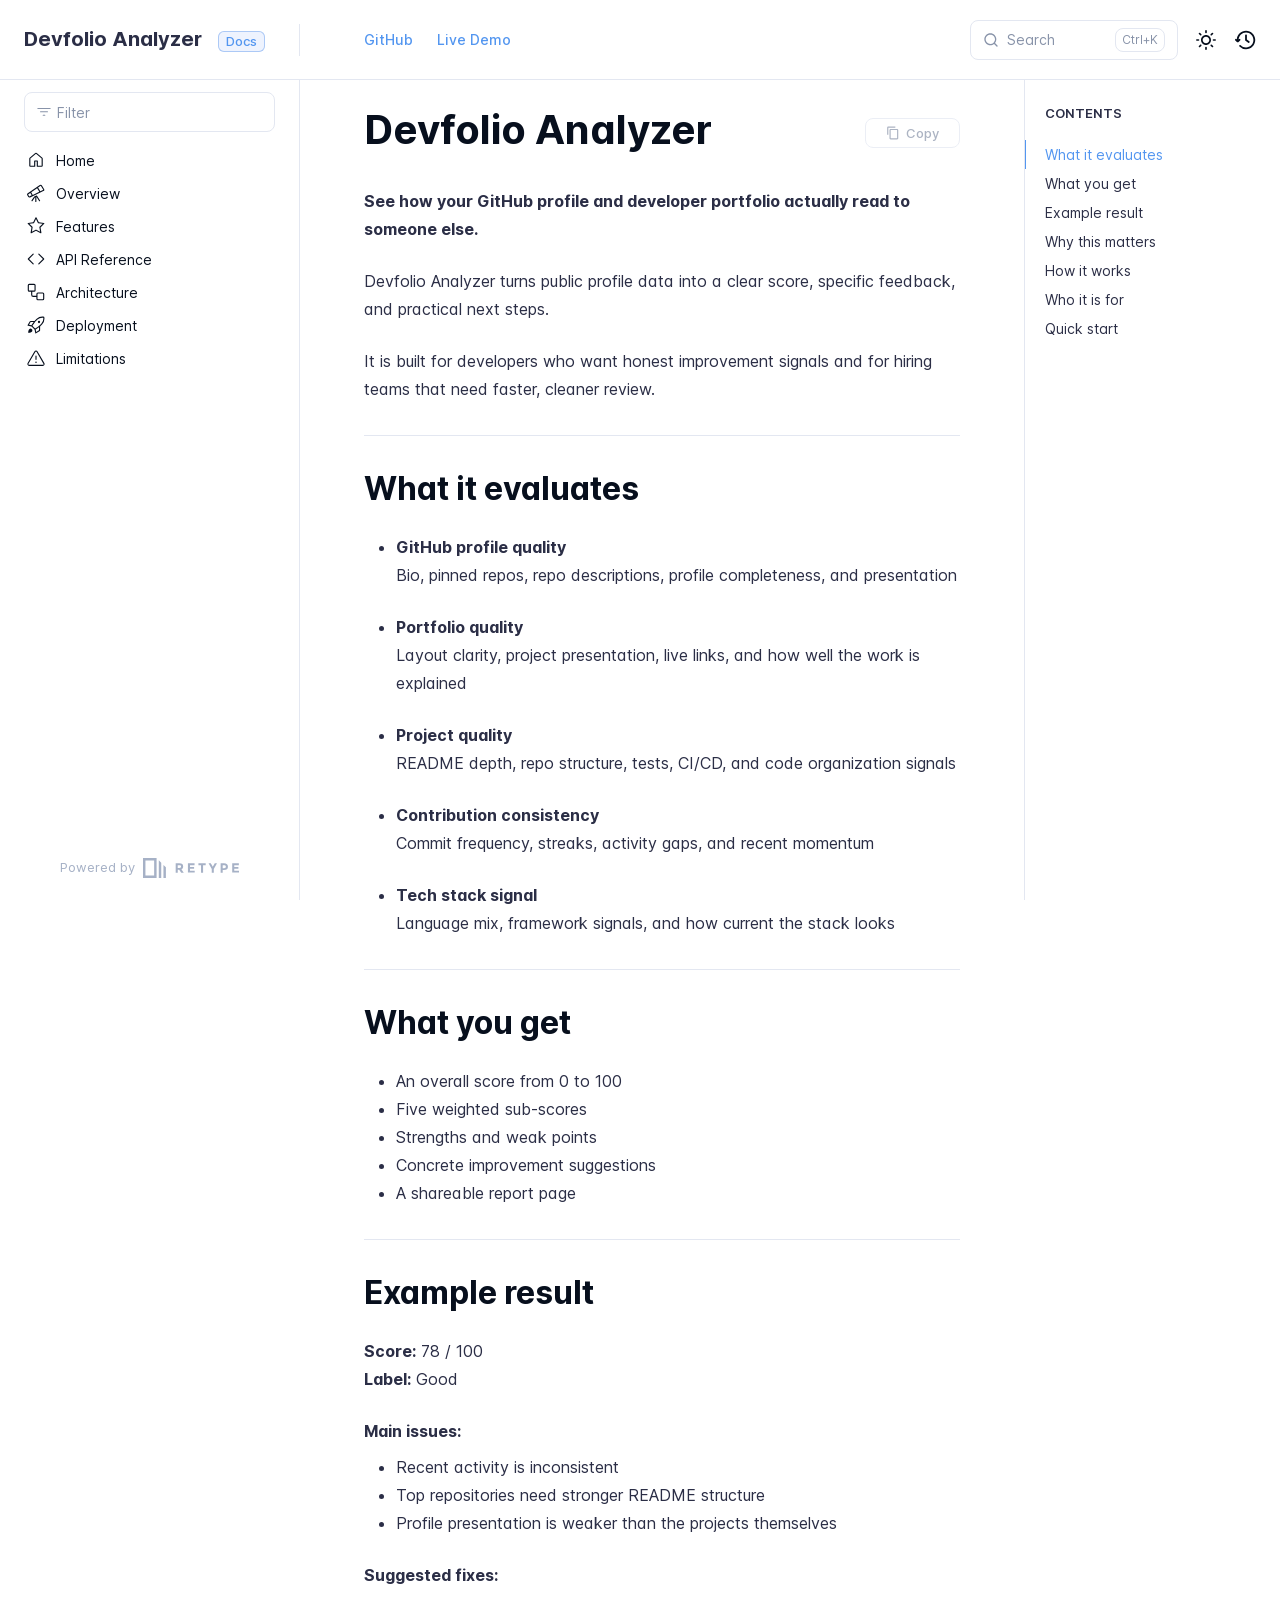
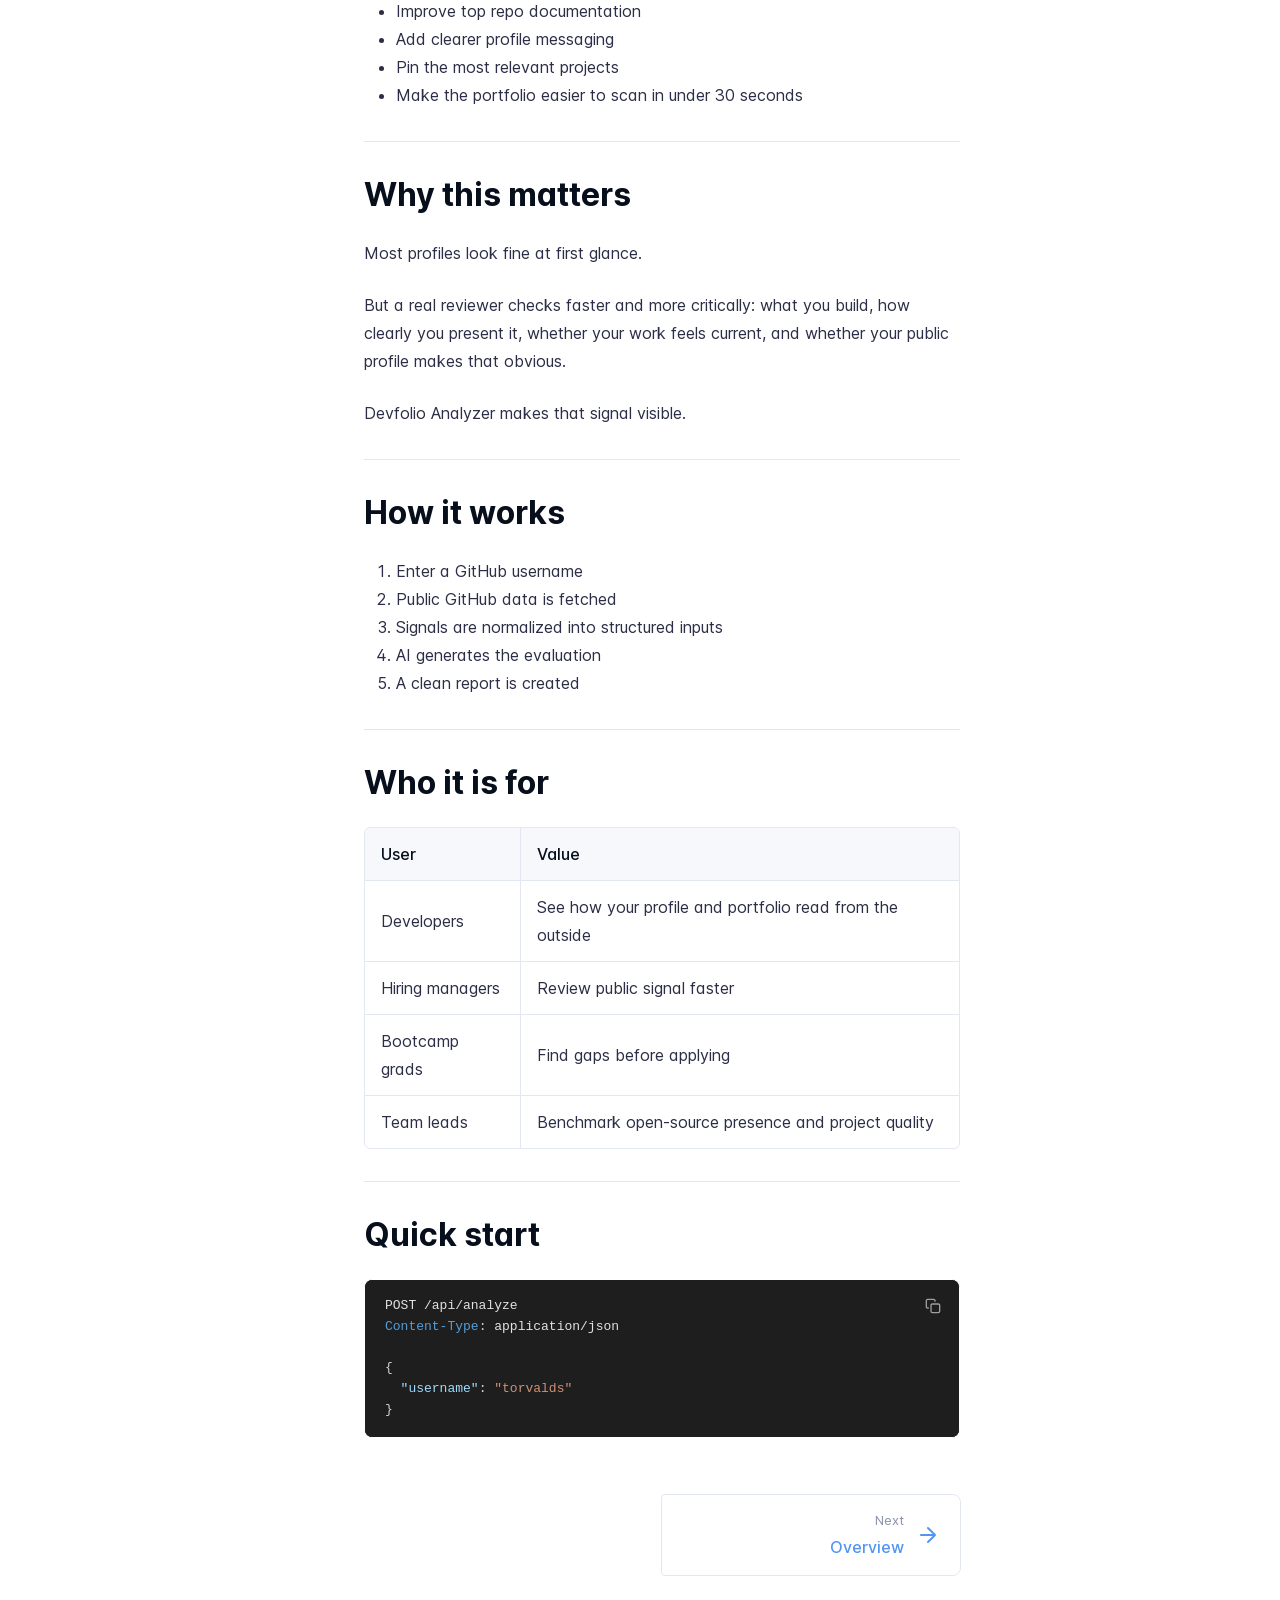
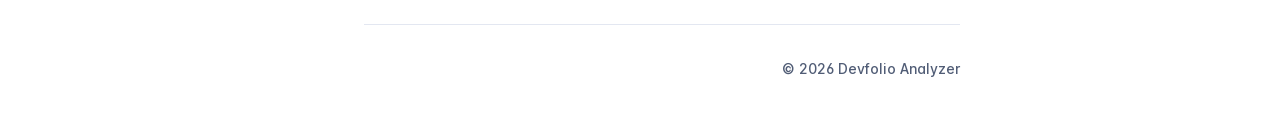
==== .retype/index.html @ 18b78488 "docs ready" ====
<!DOCTYPE html>
<html lang="en" class="h-full">
<head>
    <meta charset="UTF-8">
    <meta name="viewport" content="width=device-width,initial-scale=1">
    <meta name="color-scheme" content="light dark">
    <meta name="turbo-cache-control" content="no-cache" data-turbo-track="reload" data-track-token="4.5.3.829089707901">

    <!-- See retype.com -->
    <meta name="generator" content="Retype 4.5.3">

    <!-- Primary Meta Tags -->
    <title>Devfolio Analyzer</title>
    <meta name="title" content="Devfolio Analyzer">
    <meta name="description" content="See how your GitHub profile and developer portfolio actually read to someone else.">

    <!-- Canonical -->
    <link rel="canonical" href="https://devfolioanalyzer.vercel.app/">
    <link rel="sitemap" type="application/xml" title="Sitemap" href="https://devfolioanalyzer.vercel.app/sitemap.xml">

    <!-- Open Graph -->
    <meta property="og:type" content="website">
    <meta property="og:url" content="https://devfolioanalyzer.vercel.app/">
    <meta property="og:title" content="Devfolio Analyzer">
    <meta property="og:description" content="See how your GitHub profile and developer portfolio actually read to someone else.">
    <meta property="og:site_name" content="Devfolio Analyzer">
    <meta property="og:locale" content="en_US">

    <!-- Twitter -->
    <meta name="twitter:card" content="summary_large_image">
    <meta name="twitter:url" content="https://devfolioanalyzer.vercel.app/">
    <meta name="twitter:title" content="Devfolio Analyzer">
    <meta name="twitter:description" content="See how your GitHub profile and developer portfolio actually read to someone else.">

    <!-- Alternate Markdown -->
    <link rel="alternate" type="text/markdown" href="https://devfolioanalyzer.vercel.app/index.md">

    <script data-cfasync="false">(function(){var cl=document.documentElement.classList,ls=localStorage.getItem("retype_scheme"),hd=cl.contains("dark"),hl=cl.contains("light"),wm=window.matchMedia&&window.matchMedia("(prefers-color-scheme: dark)").matches;if(ls==="dark"||(!ls&&wm&&!hd&&!hl)){cl.remove("light");cl.add("dark")}else if(ls==="light"||(!ls&&!wm&&!hd&&!hl)){cl.remove("dark");cl.add("light")}})();</script>

    <link href="resources/css/retype.css?v=4.5.3.829089707901" rel="stylesheet">

    <script data-cfasync="false" src="resources/js/config.js?v=4.5.3.829089707901" data-turbo-eval="false" defer></script>
    <script data-cfasync="false" src="resources/js/retype.js?v=4.5.3" data-turbo-eval="false" defer></script>
    <script id="lunr-js" data-cfasync="false" src="resources/js/lunr.js?v=4.5.3.829089707901" data-turbo-eval="false" defer></script>
    <script id="prism-js" data-cfasync="false" src="resources/js/prism.js?v=4.5.3.829089707901" defer></script>
</head>
<body>
    <div id="retype-app" class="relative text-base antialiased text-base-text bg-base-bg font-body">
    <div class="absolute bottom-0 left-0" style="top: 5rem; right: 50%"></div>

    <header id="retype-header" class="sticky top-0 z-30 flex w-full h-16 bg-header-bg border-b border-header-border md:h-20">
        <div class="container relative flex items-center justify-between pr-6 grow md:justify-start">
            <!-- Mobile menu button skeleton -->
            <button v-cloak class="skeleton retype-mobile-menu-button flex items-center justify-center shrink-0 overflow-hidden dark:text-white focus:outline-hidden rounded-full w-10 h-10 ml-3.5 md:hidden"><svg xmlns="http://www.w3.org/2000/svg" class="mb-px shrink-0" width="24" height="24" viewBox="0 0 24 24" role="presentation" style="margin-bottom: 0px;"><g fill="currentColor"><path d="M2 4h20v2H2zM2 11h20v2H2zM2 18h20v2H2z"></path></g></svg></button>
            <div v-cloak id="retype-sidebar-left-toggle-button"></div>
    
            <!-- Logo -->
            <div class="flex items-center justify-between h-full py-2 md:w-75">
                <div class="flex items-center px-2 md:px-6">
                    <a id="retype-branding-logo" href="https://devfolioanalyzer.vercel.app/" class="flex items-center leading-snug text-xl">
                        <span class="dark:text-white font-bold line-clamp-1 md:line-clamp-2">Devfolio Analyzer</span>
                    </a><span id="retype-branding-label" class="inline-flex mt-1 px-2 py-1 ml-4 text-xs font-medium leading-none items-center rounded-md bg-branding-label-bg text-branding-label-text ring-1 ring-branding-label-border ring-inset md:inline-block">Docs</span>
                </div>
    
                <span class="hidden h-8 border-r md:inline-block border-base-border"></span>
            </div>
    
            <div class="flex justify-between md:grow">
                <!-- Top Nav -->
                <nav id="retype-header-nav" class="hidden md:flex">
                    <ul class="flex flex-col mb-4 md:pl-16 md:mb-0 md:flex-row md:items-center">
                        <li class="mr-6">
                            <a class="py-2 md:mb-0 inline-flex items-center text-sm whitespace-nowrap transition-colors duration-200 ease-linear md:text-header-text font-header-text hover:text-header-text-hover" href="https://github.com/najmulcodes/devfolioanalyzer">GitHub</a>
                        </li>
                        <li class="mr-6">
                            <a class="py-2 md:mb-0 inline-flex items-center text-sm whitespace-nowrap transition-colors duration-200 ease-linear md:text-header-text font-header-text hover:text-header-text-hover" href="https://devfolioanalyzer.vercel.app">Live Demo</a>
                        </li>
    
                    </ul>
                </nav>
    
                <div v-cloak class="flex justify-end grow">
                    <div id="retype-mobile-search-button"></div>
                    <doc-search-desktop></doc-search-desktop>
    
                    <doc-theme-switch class="lg:ml-2"></doc-theme-switch>
                    <doc-history></doc-history>
                </div>
            </div>
        </div>
    </header>


    <div id="retype-container" class="container relative flex bg-white">
        <!-- Sidebar Skeleton -->
        <div v-cloak class="fixed flex flex-col shrink-0 duration-300 ease-in-out bg-sidebar-left-bg border-sidebar-left-border sidebar top-20 w-75 border-r h-screen md:sticky transition-transform skeleton">
        
            <div class="flex items-center h-16 px-6">
                <input id="retype-filter-input-mock" class="w-full h-10 pl-8 px-3 py-2 transition-colors duration-200 ease-linear bg-filter-bg border border-filter-border rounded-lg shadow-none md:text-sm hover:border-filter-border-hover focus:outline-hidden focus:border-filter-border-focus placeholder-filter-placeholder" type="text">
            </div>
        
            <div class="pl-6 mt-1 mb-4">
                <div class="w-32 h-3 mb-4 bg-skeleton-bg rounded-full loading"></div>
                <div class="w-48 h-3 mb-4 bg-skeleton-bg rounded-full loading"></div>
                <div class="w-40 h-3 mb-4 bg-skeleton-bg rounded-full loading"></div>
                <div class="w-32 h-3 mb-4 bg-skeleton-bg rounded-full loading"></div>
                <div class="w-48 h-3 mb-4 bg-skeleton-bg rounded-full loading"></div>
                <div class="w-40 h-3 mb-4 bg-skeleton-bg rounded-full loading"></div>
            </div>
        
            <div class="shrink-0 mt-auto bg-transparent dark:border-base-border">
                <a class="flex items-center justify-center flex-nowrap h-16 text-gray-350 dark:text-dark-400 hover:text-gray-600 dark:hover:text-dark-300 transition-colors duration-150 ease-in docs-powered-by" target="_blank" href="https://retype.com/" rel="noopener">
                    <span class="text-xs whitespace-nowrap">Powered by</span>
                    <svg xmlns="http://www.w3.org/2000/svg" class="ml-2" fill="currentColor" width="96" height="20" overflow="visible"><path d="M0 0v20h13.59V0H0zm11.15 17.54H2.44V2.46h8.71v15.08zM15.8 20h2.44V4.67L15.8 2.22zM20.45 6.89V20h2.44V9.34z"/><g><path d="M40.16 8.44c0 1.49-.59 2.45-1.75 2.88l2.34 3.32h-2.53l-2.04-2.96h-1.43v2.96h-2.06V5.36h3.5c1.43 0 2.46.24 3.07.73s.9 1.27.9 2.35zm-2.48 1.1c.26-.23.38-.59.38-1.09 0-.5-.13-.84-.4-1.03s-.73-.28-1.39-.28h-1.54v2.75h1.5c.72 0 1.2-.12 1.45-.35zM51.56 5.36V7.2h-4.59v1.91h4.13v1.76h-4.13v1.92h4.74v1.83h-6.79V5.36h6.64zM60.09 7.15v7.48h-2.06V7.15h-2.61V5.36h7.28v1.79h-2.61zM70.81 14.64h-2.06v-3.66l-3.19-5.61h2.23l1.99 3.45 1.99-3.45H74l-3.19 5.61v3.66zM83.99 6.19c.65.55.97 1.4.97 2.55s-.33 1.98-1 2.51-1.68.8-3.04.8h-1.23v2.59h-2.06V5.36h3.26c1.42 0 2.45.28 3.1.83zm-1.51 3.65c.25-.28.37-.69.37-1.22s-.16-.92-.48-1.14c-.32-.23-.82-.34-1.5-.34H79.7v3.12h1.38c.68 0 1.15-.14 1.4-.42zM95.85 5.36V7.2h-4.59v1.91h4.13v1.76h-4.13v1.92H96v1.83h-6.79V5.36h6.64z"/></g></svg>
                </a>
            </div>
        </div>
        
        <!-- Sidebar component -->
        <doc-sidebar v-cloak>
            <template #sidebar-footer>
                <div class="shrink-0 mt-auto border-t md:bg-transparent md:border-none dark:border-base-border">
        
                    <div class="py-3 px-6 md:hidden border-b dark:border-base-border">
                        <nav>
                            <ul class="flex flex-wrap justify-center items-center">
                                <li class="mr-6">
                                    <a class="block py-1 inline-flex items-center text-sm whitespace-nowrap transition-colors duration-200 ease-linear md:text-header-text font-header-text hover:text-header-text-hover" href="https://github.com/najmulcodes/devfolioanalyzer">GitHub</a>
                                </li>
                                <li class="mr-6">
                                    <a class="block py-1 inline-flex items-center text-sm whitespace-nowrap transition-colors duration-200 ease-linear md:text-header-text font-header-text hover:text-header-text-hover" href="https://devfolioanalyzer.vercel.app">Live Demo</a>
                                </li>
        
                            </ul>
                        </nav>
                    </div>
        
                    <a class="flex items-center justify-center flex-nowrap h-16 text-gray-350 dark:text-dark-400 hover:text-gray-600 dark:hover:text-dark-300 transition-colors duration-150 ease-in docs-powered-by" target="_blank" href="https://retype.com/" rel="noopener">
                        <span class="text-xs whitespace-nowrap">Powered by</span>
                        <svg xmlns="http://www.w3.org/2000/svg" class="ml-2" fill="currentColor" width="96" height="20" overflow="visible"><path d="M0 0v20h13.59V0H0zm11.15 17.54H2.44V2.46h8.71v15.08zM15.8 20h2.44V4.67L15.8 2.22zM20.45 6.89V20h2.44V9.34z"/><g><path d="M40.16 8.44c0 1.49-.59 2.45-1.75 2.88l2.34 3.32h-2.53l-2.04-2.96h-1.43v2.96h-2.06V5.36h3.5c1.43 0 2.46.24 3.07.73s.9 1.27.9 2.35zm-2.48 1.1c.26-.23.38-.59.38-1.09 0-.5-.13-.84-.4-1.03s-.73-.28-1.39-.28h-1.54v2.75h1.5c.72 0 1.2-.12 1.45-.35zM51.56 5.36V7.2h-4.59v1.91h4.13v1.76h-4.13v1.92h4.74v1.83h-6.79V5.36h6.64zM60.09 7.15v7.48h-2.06V7.15h-2.61V5.36h7.28v1.79h-2.61zM70.81 14.64h-2.06v-3.66l-3.19-5.61h2.23l1.99 3.45 1.99-3.45H74l-3.19 5.61v3.66zM83.99 6.19c.65.55.97 1.4.97 2.55s-.33 1.98-1 2.51-1.68.8-3.04.8h-1.23v2.59h-2.06V5.36h3.26c1.42 0 2.45.28 3.1.83zm-1.51 3.65c.25-.28.37-.69.37-1.22s-.16-.92-.48-1.14c-.32-.23-.82-.34-1.5-.34H79.7v3.12h1.38c.68 0 1.15-.14 1.4-.42zM95.85 5.36V7.2h-4.59v1.91h4.13v1.76h-4.13v1.92H96v1.83h-6.79V5.36h6.64z"/></g></svg>
                    </a>
                </div>
            </template>
        </doc-sidebar>

        <div class="grow min-w-0 bg-body-bg">
            <!-- Render "toolbar" template here on api pages --><!-- Render page content -->
<div class="flex">
    <div id="retype-main" class="min-w-0 p-4 grow md:px-16">
        <main class="relative pb-12 lg:pt-2">
            <div class="relative retype-markdown" id="retype-content">
                <!-- Rendered if sidebar right is enabled -->
                <div id="retype-sidebar-right-toggle"></div>
                <doc-page-actions></doc-page-actions>

                <!-- Page content  -->
<h1 id="devfolio-analyzer">Devfolio Analyzer</h1>
<p><strong>See how your GitHub profile and developer portfolio actually read to someone else.</strong></p>
<p>Devfolio Analyzer turns public profile data into a clear score, specific feedback, and practical next steps.</p>
<p>It is built for developers who want honest improvement signals and for hiring teams that need faster, cleaner review.</p>
<hr>
<h2 id="what-it-evaluates">What it evaluates</h2>
<ul>
<li>
<p><strong>GitHub profile quality</strong><br />
Bio, pinned repos, repo descriptions, profile completeness, and presentation</p>
</li>
<li>
<p><strong>Portfolio quality</strong><br />
Layout clarity, project presentation, live links, and how well the work is explained</p>
</li>
<li>
<p><strong>Project quality</strong><br />
README depth, repo structure, tests, CI/CD, and code organization signals</p>
</li>
<li>
<p><strong>Contribution consistency</strong><br />
Commit frequency, streaks, activity gaps, and recent momentum</p>
</li>
<li>
<p><strong>Tech stack signal</strong><br />
Language mix, framework signals, and how current the stack looks</p>
</li>
</ul>
<hr>
<h2 id="what-you-get">What you get</h2>
<ul>
<li>An overall score from 0 to 100</li>
<li>Five weighted sub-scores</li>
<li>Strengths and weak points</li>
<li>Concrete improvement suggestions</li>
<li>A shareable report page</li>
</ul>
<hr>
<h2 id="example-result">Example result</h2>
<p><strong>Score:</strong> 78 / 100<br />
<strong>Label:</strong> Good</p>
<p><strong>Main issues:</strong></p>
<ul>
<li>Recent activity is inconsistent</li>
<li>Top repositories need stronger README structure</li>
<li>Profile presentation is weaker than the projects themselves</li>
</ul>
<p><strong>Suggested fixes:</strong></p>
<ul>
<li>Improve top repo documentation</li>
<li>Add clearer profile messaging</li>
<li>Pin the most relevant projects</li>
<li>Make the portfolio easier to scan in under 30 seconds</li>
</ul>
<hr>
<h2 id="why-this-matters">Why this matters</h2>
<p>Most profiles look fine at first glance.</p>
<p>But a real reviewer checks faster and more critically:
what you build, how clearly you present it, whether your work feels current, and whether your public profile makes that obvious.</p>
<p>Devfolio Analyzer makes that signal visible.</p>
<hr>
<h2 id="how-it-works">How it works</h2>
<ol>
<li>Enter a GitHub username</li>
<li>Public GitHub data is fetched</li>
<li>Signals are normalized into structured inputs</li>
<li>AI generates the evaluation</li>
<li>A clean report is created</li>
</ol>
<hr>
<h2 id="who-it-is-for">Who it is for</h2>
<div class="table-wrapper scrollbar overflow-hidden">
<table class="comfortable">
<thead>
<tr>
<th>User</th>
<th>Value</th>
</tr>
</thead>
<tbody>
<tr>
<td>Developers</td>
<td>See how your profile and portfolio read from the outside</td>
</tr>
<tr>
<td>Hiring managers</td>
<td>Review public signal faster</td>
</tr>
<tr>
<td>Bootcamp grads</td>
<td>Find gaps before applying</td>
</tr>
<tr>
<td>Team leads</td>
<td>Benchmark open-source presence and project quality</td>
</tr>
</tbody>
</table>
</div>
<hr>
<h2 id="quick-start">Quick start</h2>
<div id="quick-start-code-1" class="codeblock-wrapper"><doc-codeblock>
<pre translate="no" class="language-http"><code v-pre class="language-http">POST /api/analyze
Content-Type: application/json

{
  &quot;username&quot;: &quot;torvalds&quot;
}</code></pre>
</doc-codeblock></div>

                
                <!-- Required only on API pages -->
                <doc-toolbar-member-filter-no-results></doc-toolbar-member-filter-no-results>
            </div>
            <footer id="retype-content-footer" class="clear-both">
            
                <nav id="retype-nextprev" class="print:hidden flex mt-14">
                    <div class="w-1/2">
                    </div>
            
                    <div class="w-1/2">
                        <a class="px-5 py-4 -mx-px h-full flex items-center justify-end break-normal font-medium text-body-link border border-base-border hover:border-base-border-hover rounded-l rounded-r-lg transition-colors duration-150 relative hover:z-5" href="overview/">
                            <span>
                                <span class="block text-xs font-normal text-right text-base-text-muted">Next</span>
                                <span class="block mt-1">Overview</span>
                            </span>
                            <svg xmlns="http://www.w3.org/2000/svg" class="ml-3" width="24" height="24" viewBox="0 0 24 24" fill="currentColor" overflow="visible"><path d="M19.92 12.38a1 1 0 00-.22-1.09l-7-7a.996.996 0 10-1.41 1.41l5.3 5.3H5c-.55 0-1 .45-1 1s.45 1 1 1h11.59l-5.29 5.29a.996.996 0 000 1.41c.19.2.44.3.7.3s.51-.1.71-.29l7-7c.09-.09.16-.21.21-.33z" /><path fill="none" d="M0 0h24v24H0z" /></svg>
                        </a>
                    </div>
                </nav>
            </footer>
        </main>

        <div id="retype-page-footer" class="print:border-none border-t border-base-border pt-6 mb-8">
            <footer class="flex flex-wrap items-center justify-between print:justify-center">
                <div id="retype-footer-links" class="print:hidden">
                    <ul class="flex flex-wrap items-center text-sm">
                    </ul>
                </div>
                <div id="retype-copyright" class="print:justify-center py-2 text-footer-text font-footer-link text-sm leading-relaxed"><p>© 2026 Devfolio Analyzer</p></div>
            </footer>
        </div>
    </div>

    <!-- Rendered if sidebar right is enabled -->
    <!-- Sidebar right skeleton-->
    <div v-cloak class="fixed top-0 bottom-0 right-0 translate-x-full bg-sidebar-right-bg border-sidebar-right-border lg:sticky lg:border-l lg:shrink-0 lg:pt-6 lg:translate-x-0 sm:w-1/2 lg:w-64 lg:z-0 md:w-104 sidebar-right skeleton">
        <div class="pl-5">
            <div class="w-32 h-3 mb-4 bg-skeleton-bg rounded-full loading"></div>
            <div class="w-48 h-3 mb-4 bg-skeleton-bg rounded-full loading"></div>
            <div class="w-40 h-3 mb-4 bg-skeleton-bg rounded-full loading"></div>
        </div>
    </div>

    <!-- User should be able to hide sidebar right -->
    <doc-sidebar-right v-cloak></doc-sidebar-right>
</div>

        </div>
    </div>

    <doc-search-mobile></doc-search-mobile>
    <doc-back-to-top></doc-back-to-top>
</div>


    <div id="retype-overlay-target"></div>

        <script data-cfasync="false">window.__DOCS__ = { "title": "Home", isRoot: true, level: 0, icon: "file", hasPrism: true, hasInstagram: false, hasMermaid: false, hasMath: false, tocDepth: 23, "md": "/index.md" }</script>
</body>
</html>
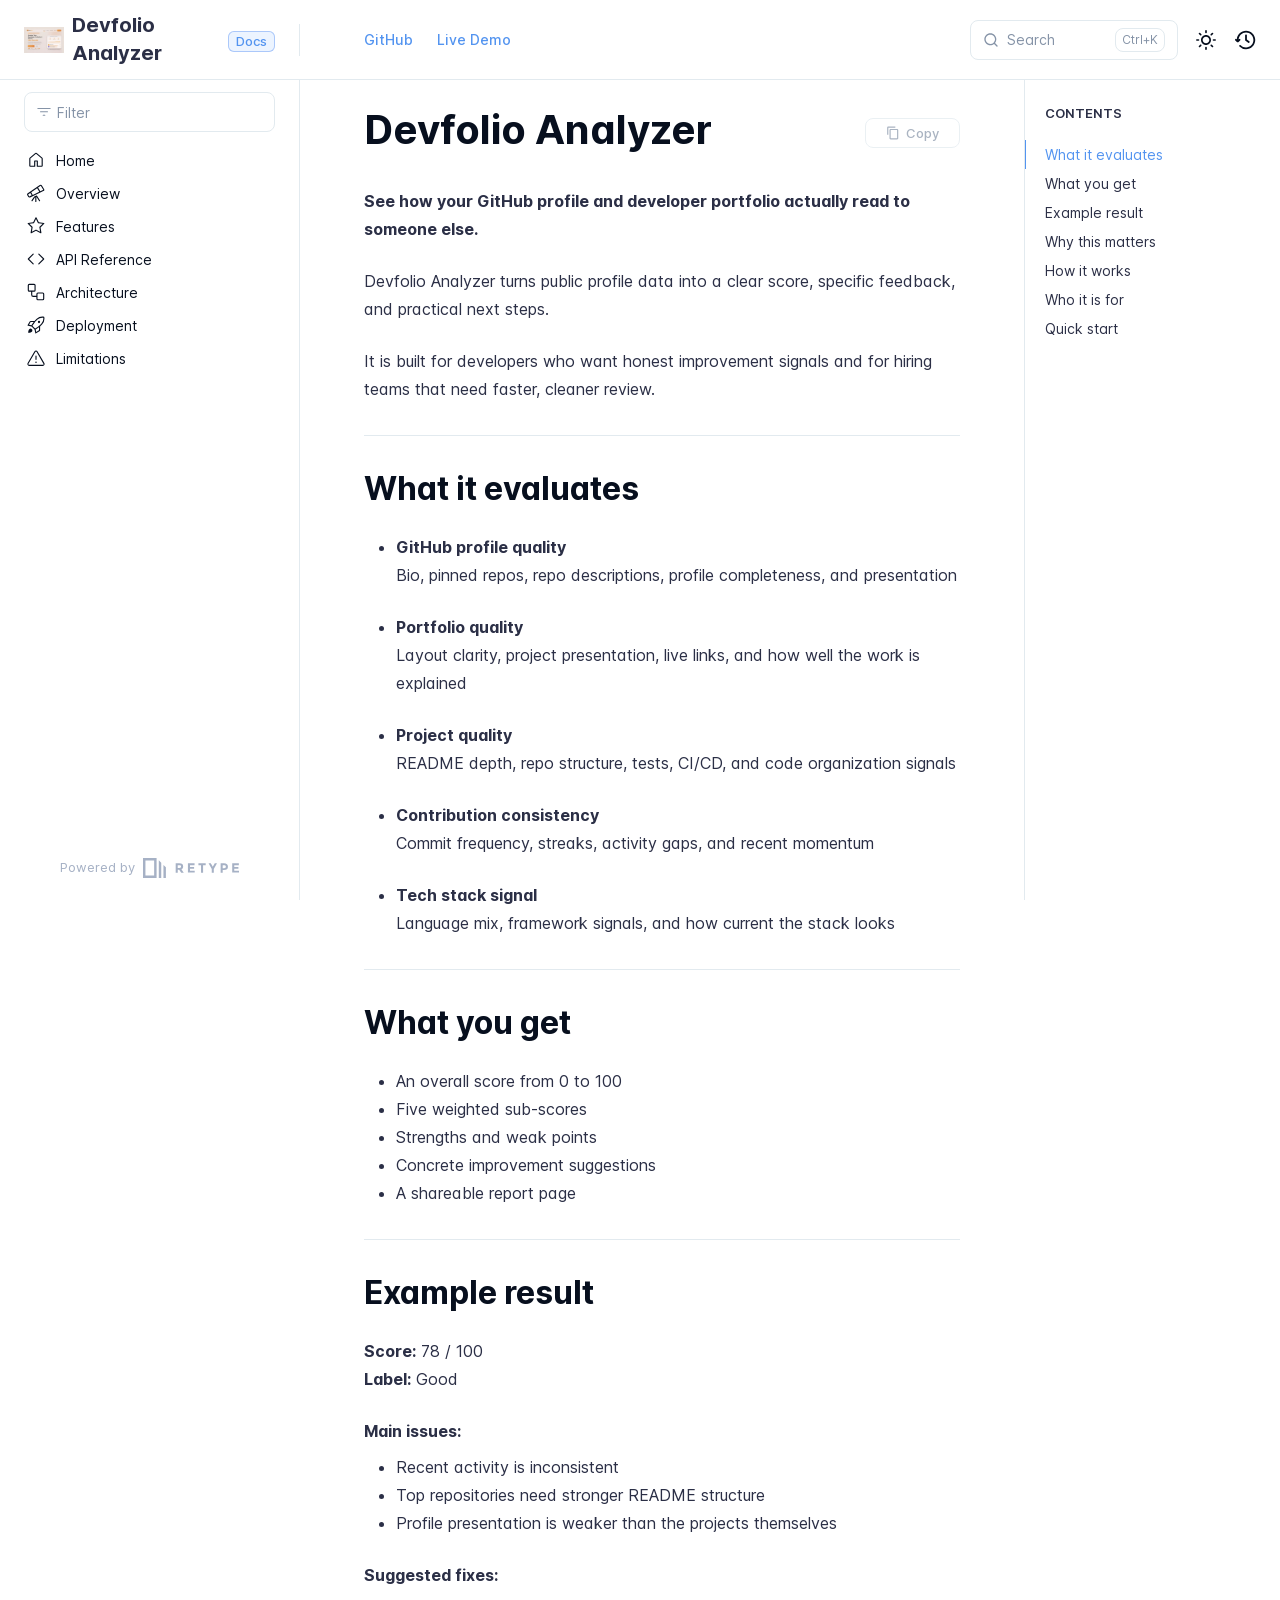
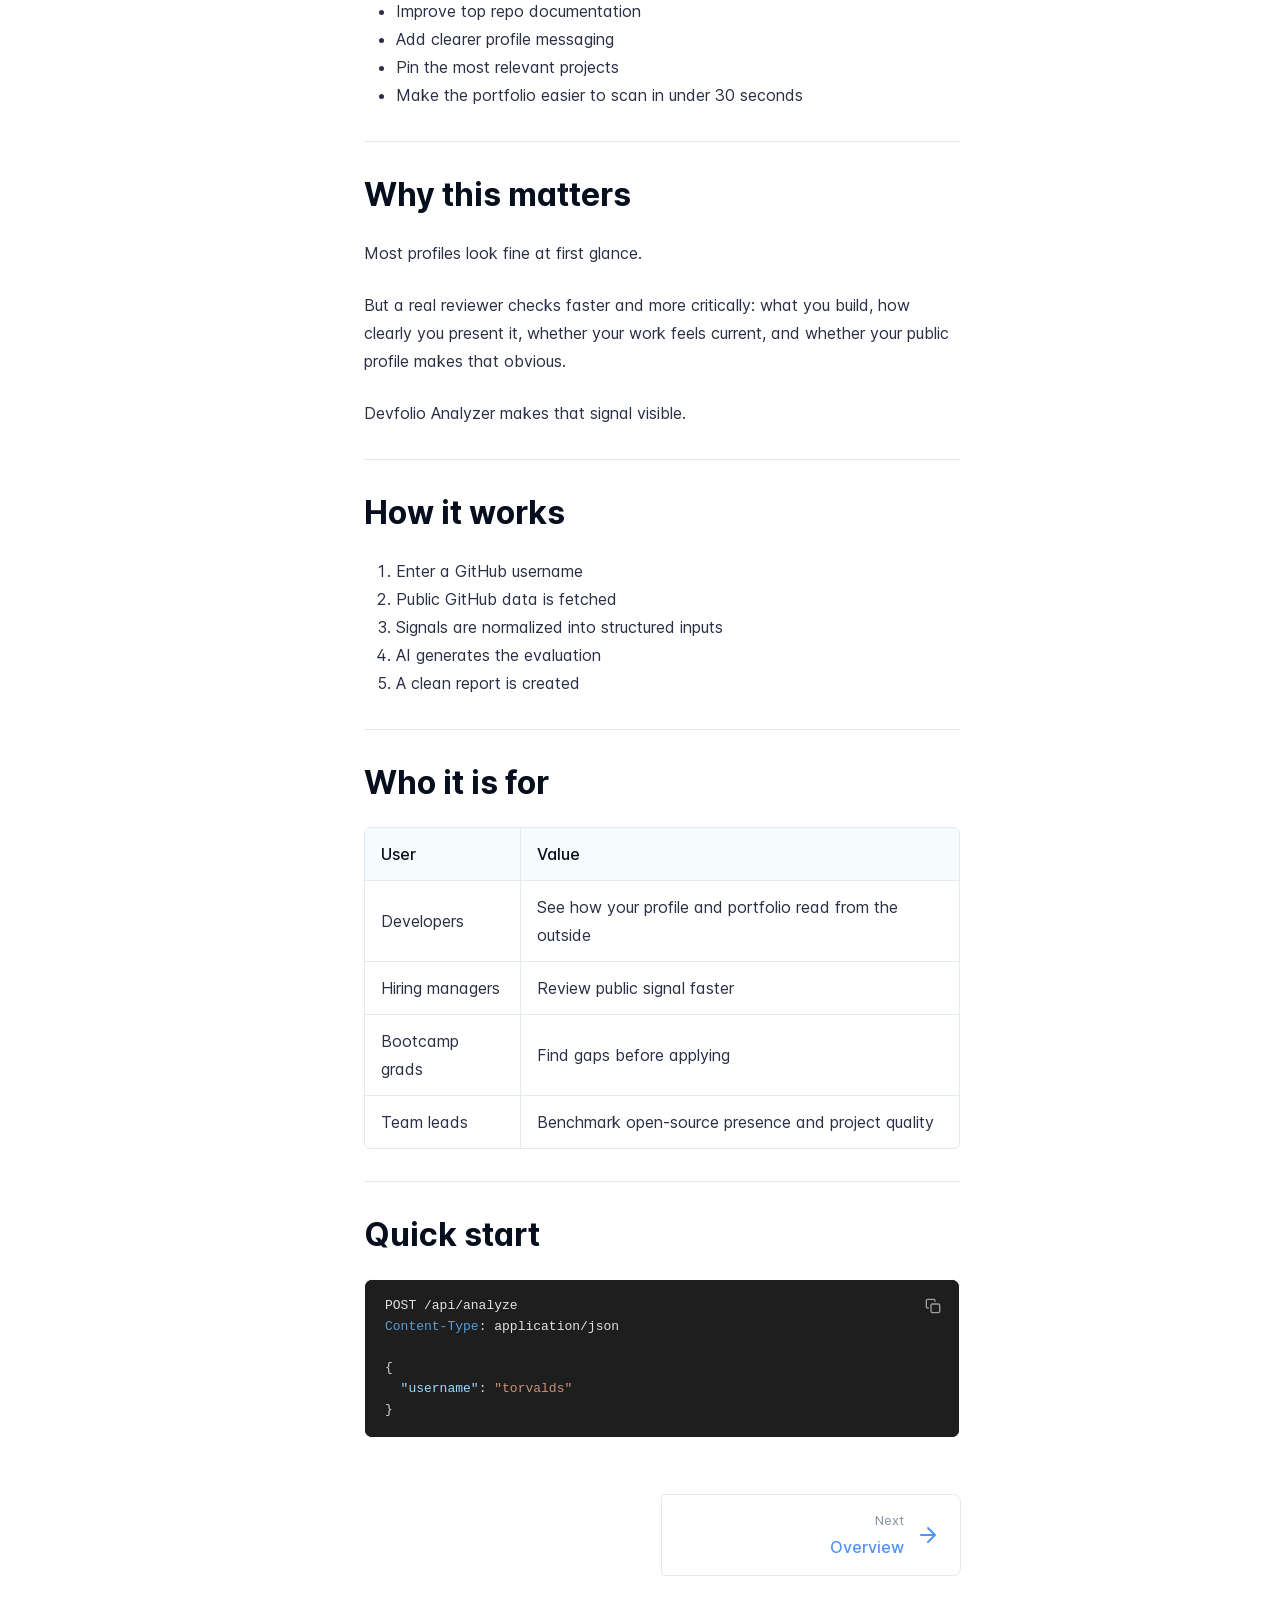
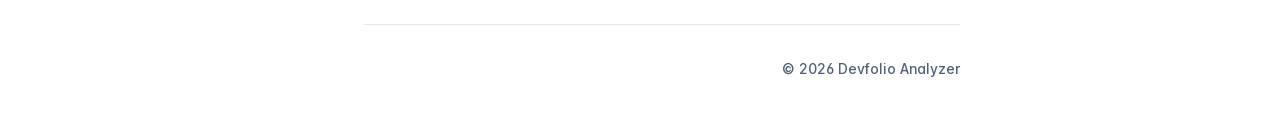
==== commit 9151ea18: "final fix logo + limitations" ====
--- a/.retype/index.html
+++ b/.retype/index.html
@@ -4,7 +4,7 @@
     <meta charset="UTF-8">
     <meta name="viewport" content="width=device-width,initial-scale=1">
     <meta name="color-scheme" content="light dark">
-    <meta name="turbo-cache-control" content="no-cache" data-turbo-track="reload" data-track-token="4.5.3.829089707901">
+    <meta name="turbo-cache-control" content="no-cache" data-turbo-track="reload" data-track-token="4.5.3.829091092126">
 
     <!-- See retype.com -->
     <meta name="generator" content="Retype 4.5.3">
@@ -37,12 +37,13 @@
 
     <script data-cfasync="false">(function(){var cl=document.documentElement.classList,ls=localStorage.getItem("retype_scheme"),hd=cl.contains("dark"),hl=cl.contains("light"),wm=window.matchMedia&&window.matchMedia("(prefers-color-scheme: dark)").matches;if(ls==="dark"||(!ls&&wm&&!hd&&!hl)){cl.remove("light");cl.add("dark")}else if(ls==="light"||(!ls&&!wm&&!hd&&!hl)){cl.remove("dark");cl.add("light")}})();</script>
 
-    <link href="resources/css/retype.css?v=4.5.3.829089707901" rel="stylesheet">
-
-    <script data-cfasync="false" src="resources/js/config.js?v=4.5.3.829089707901" data-turbo-eval="false" defer></script>
+    <link id="retype-favicon" rel="icon" href="static/favicon.png" />
+    <link href="resources/css/retype.css?v=4.5.3.829091092126" rel="stylesheet">
+
+    <script data-cfasync="false" src="resources/js/config.js?v=4.5.3.829091092126" data-turbo-eval="false" defer></script>
     <script data-cfasync="false" src="resources/js/retype.js?v=4.5.3" data-turbo-eval="false" defer></script>
-    <script id="lunr-js" data-cfasync="false" src="resources/js/lunr.js?v=4.5.3.829089707901" data-turbo-eval="false" defer></script>
-    <script id="prism-js" data-cfasync="false" src="resources/js/prism.js?v=4.5.3.829089707901" defer></script>
+    <script id="lunr-js" data-cfasync="false" src="resources/js/lunr.js?v=4.5.3.829091092126" data-turbo-eval="false" defer></script>
+    <script id="prism-js" data-cfasync="false" src="resources/js/prism.js?v=4.5.3.829091092126" defer></script>
 </head>
 <body>
     <div id="retype-app" class="relative text-base antialiased text-base-text bg-base-bg font-body">
@@ -58,6 +59,9 @@
             <div class="flex items-center justify-between h-full py-2 md:w-75">
                 <div class="flex items-center px-2 md:px-6">
                     <a id="retype-branding-logo" href="https://devfolioanalyzer.vercel.app/" class="flex items-center leading-snug text-xl">
+                        <span class="w-10 mr-2 grow-0 shrink-0 overflow-hidden">
+                            <img class="max-h-10 md:inline-block" src="static/devfolioanalyzer.png" alt="" width="60" height="40">
+                        </span>
                         <span class="dark:text-white font-bold line-clamp-1 md:line-clamp-2">Devfolio Analyzer</span>
                     </a><span id="retype-branding-label" class="inline-flex mt-1 px-2 py-1 ml-4 text-xs font-medium leading-none items-center rounded-md bg-branding-label-bg text-branding-label-text ring-1 ring-branding-label-border ring-inset md:inline-block">Docs</span>
                 </div>
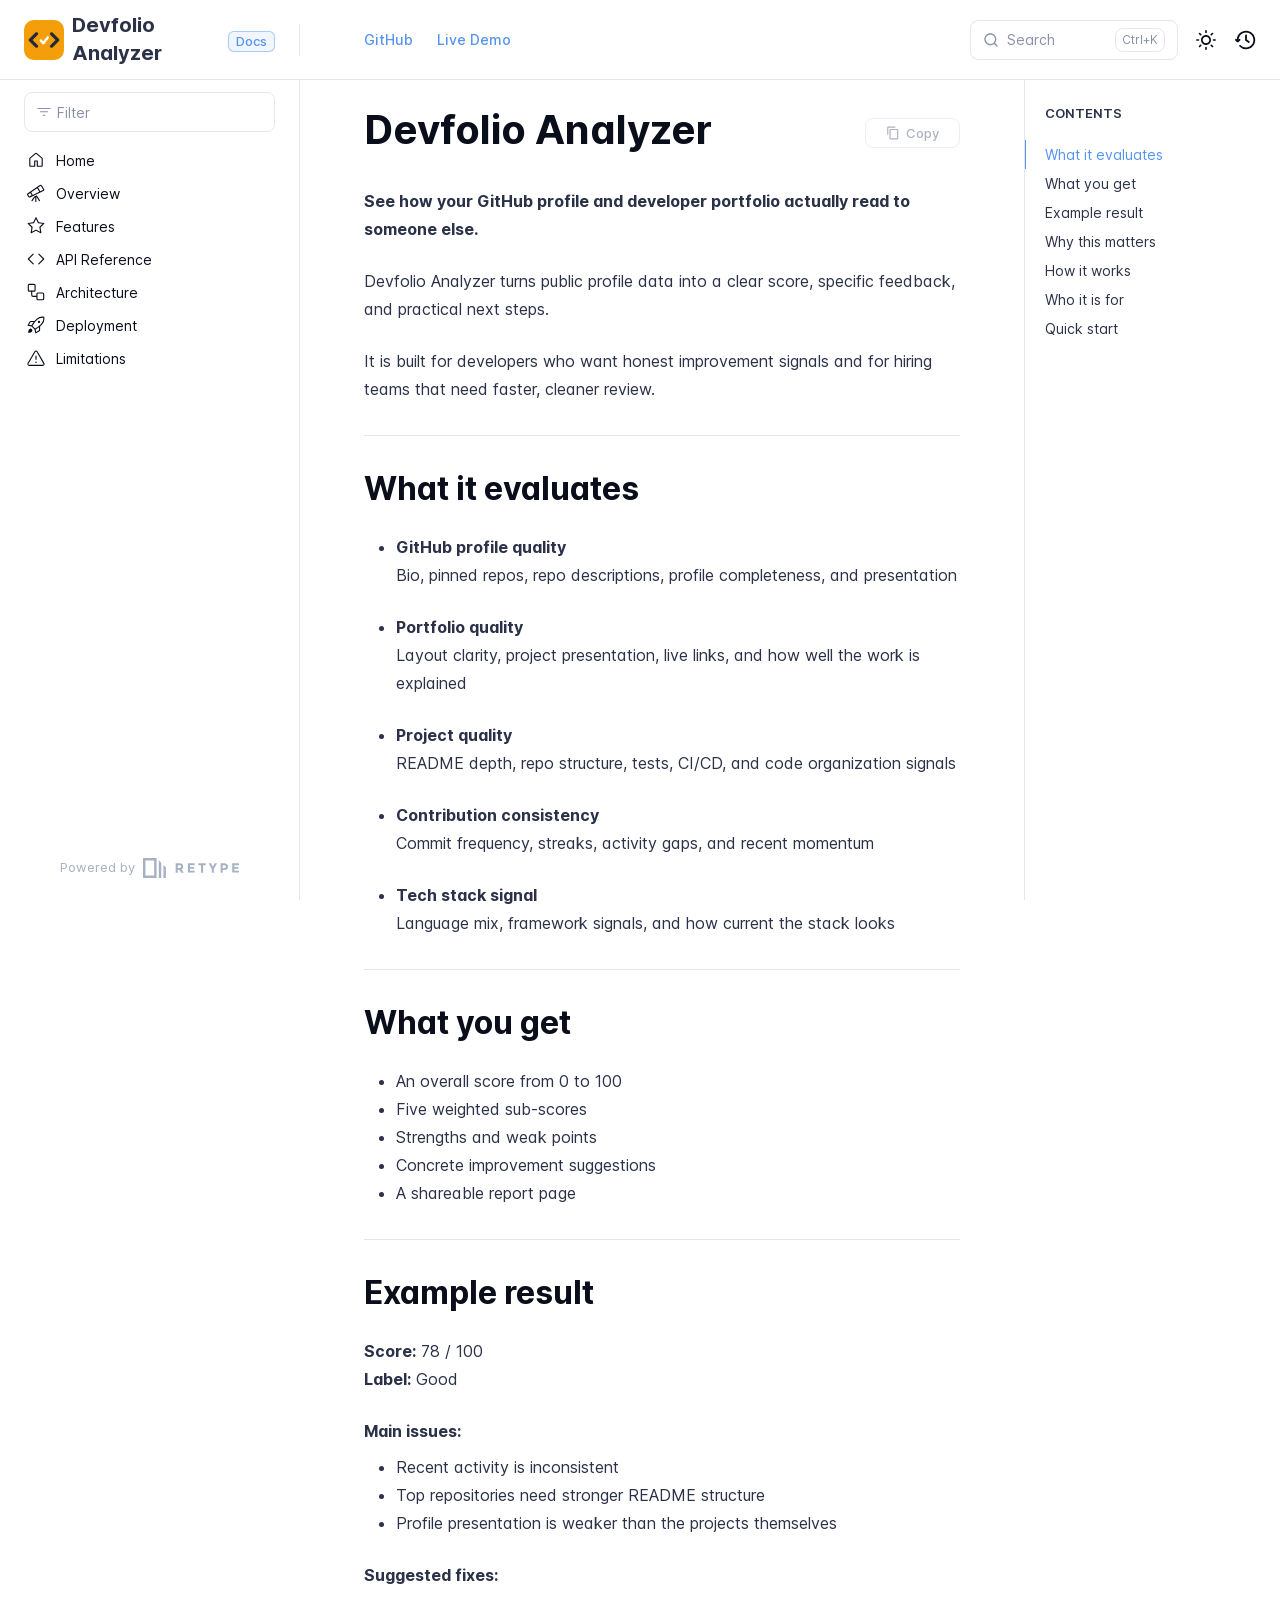
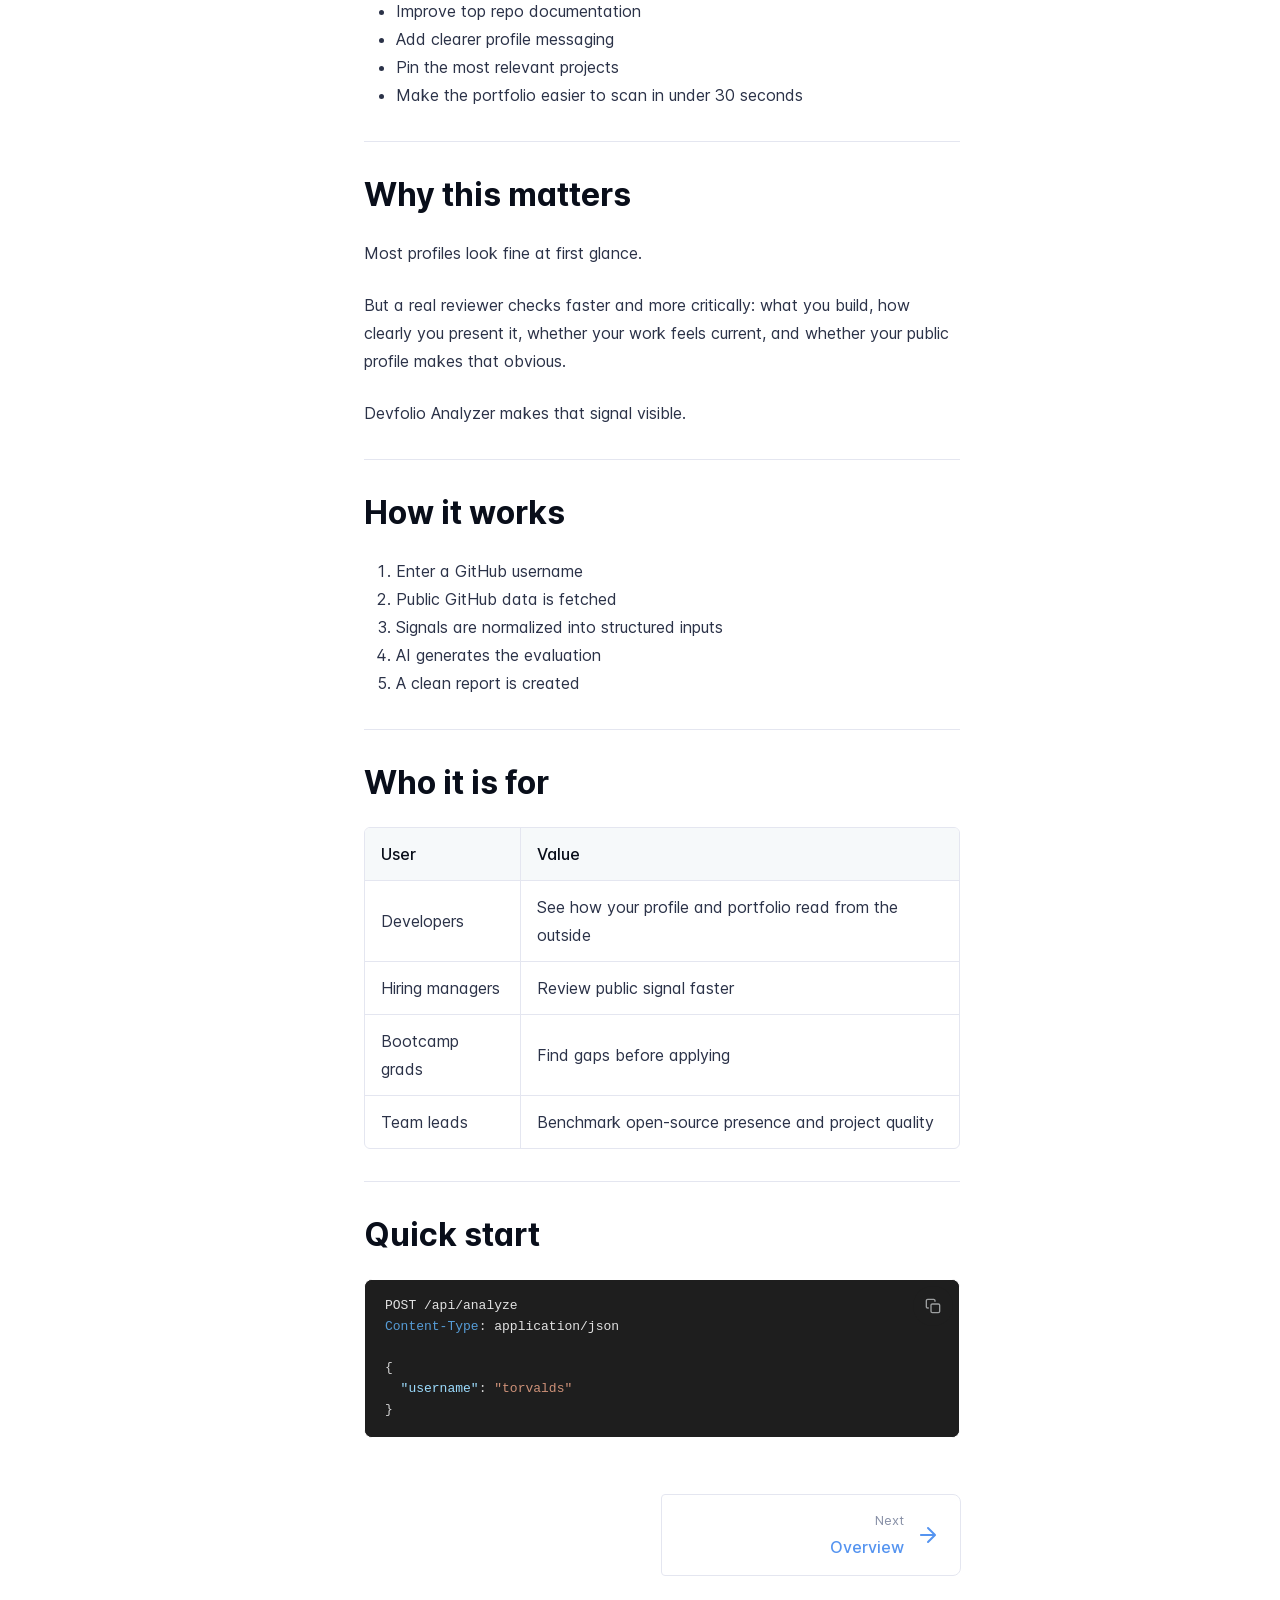
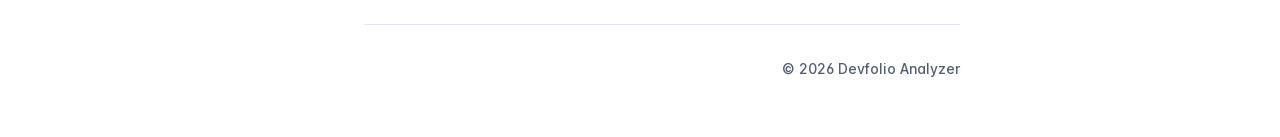
==== commit f9a6873d: "add preview image" ====
--- a/.retype/index.html
+++ b/.retype/index.html
@@ -4,7 +4,7 @@
     <meta charset="UTF-8">
     <meta name="viewport" content="width=device-width,initial-scale=1">
     <meta name="color-scheme" content="light dark">
-    <meta name="turbo-cache-control" content="no-cache" data-turbo-track="reload" data-track-token="4.5.3.829091092126">
+    <meta name="turbo-cache-control" content="no-cache" data-turbo-track="reload" data-track-token="4.5.3.829093376185">
 
     <!-- See retype.com -->
     <meta name="generator" content="Retype 4.5.3">
@@ -38,12 +38,12 @@
     <script data-cfasync="false">(function(){var cl=document.documentElement.classList,ls=localStorage.getItem("retype_scheme"),hd=cl.contains("dark"),hl=cl.contains("light"),wm=window.matchMedia&&window.matchMedia("(prefers-color-scheme: dark)").matches;if(ls==="dark"||(!ls&&wm&&!hd&&!hl)){cl.remove("light");cl.add("dark")}else if(ls==="light"||(!ls&&!wm&&!hd&&!hl)){cl.remove("dark");cl.add("light")}})();</script>
 
     <link id="retype-favicon" rel="icon" href="static/favicon.png" />
-    <link href="resources/css/retype.css?v=4.5.3.829091092126" rel="stylesheet">
-
-    <script data-cfasync="false" src="resources/js/config.js?v=4.5.3.829091092126" data-turbo-eval="false" defer></script>
+    <link href="resources/css/retype.css?v=4.5.3.829093376185" rel="stylesheet">
+
+    <script data-cfasync="false" src="resources/js/config.js?v=4.5.3.829093376185" data-turbo-eval="false" defer></script>
     <script data-cfasync="false" src="resources/js/retype.js?v=4.5.3" data-turbo-eval="false" defer></script>
-    <script id="lunr-js" data-cfasync="false" src="resources/js/lunr.js?v=4.5.3.829091092126" data-turbo-eval="false" defer></script>
-    <script id="prism-js" data-cfasync="false" src="resources/js/prism.js?v=4.5.3.829091092126" defer></script>
+    <script id="lunr-js" data-cfasync="false" src="resources/js/lunr.js?v=4.5.3.829093376185" data-turbo-eval="false" defer></script>
+    <script id="prism-js" data-cfasync="false" src="resources/js/prism.js?v=4.5.3.829093376185" defer></script>
 </head>
 <body>
     <div id="retype-app" class="relative text-base antialiased text-base-text bg-base-bg font-body">
@@ -60,7 +60,7 @@
                 <div class="flex items-center px-2 md:px-6">
                     <a id="retype-branding-logo" href="https://devfolioanalyzer.vercel.app/" class="flex items-center leading-snug text-xl">
                         <span class="w-10 mr-2 grow-0 shrink-0 overflow-hidden">
-                            <img class="max-h-10 md:inline-block" src="static/devfolioanalyzer.png" alt="" width="60" height="40">
+                            <img class="max-h-10 md:inline-block" src="static/favicon.png" alt="" width="40" height="40">
                         </span>
                         <span class="dark:text-white font-bold line-clamp-1 md:line-clamp-2">Devfolio Analyzer</span>
                     </a><span id="retype-branding-label" class="inline-flex mt-1 px-2 py-1 ml-4 text-xs font-medium leading-none items-center rounded-md bg-branding-label-bg text-branding-label-text ring-1 ring-branding-label-border ring-inset md:inline-block">Docs</span>
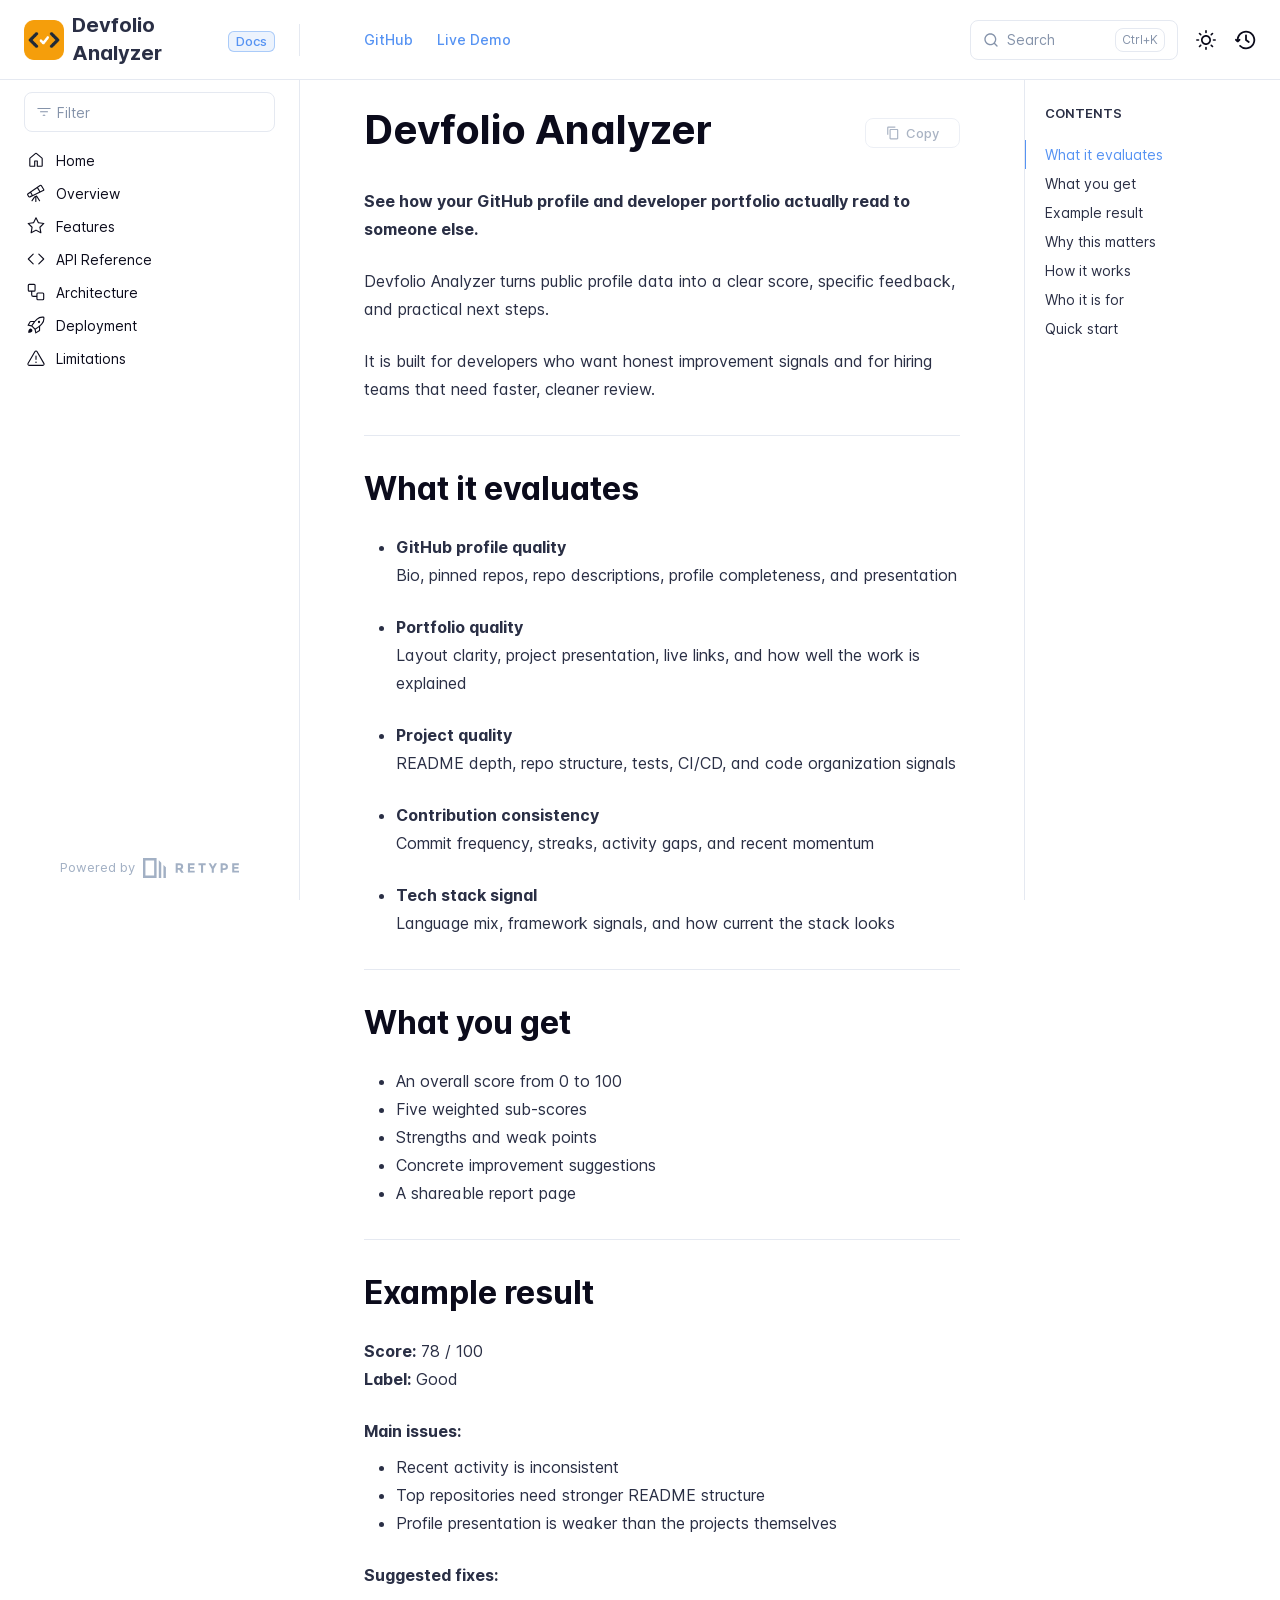
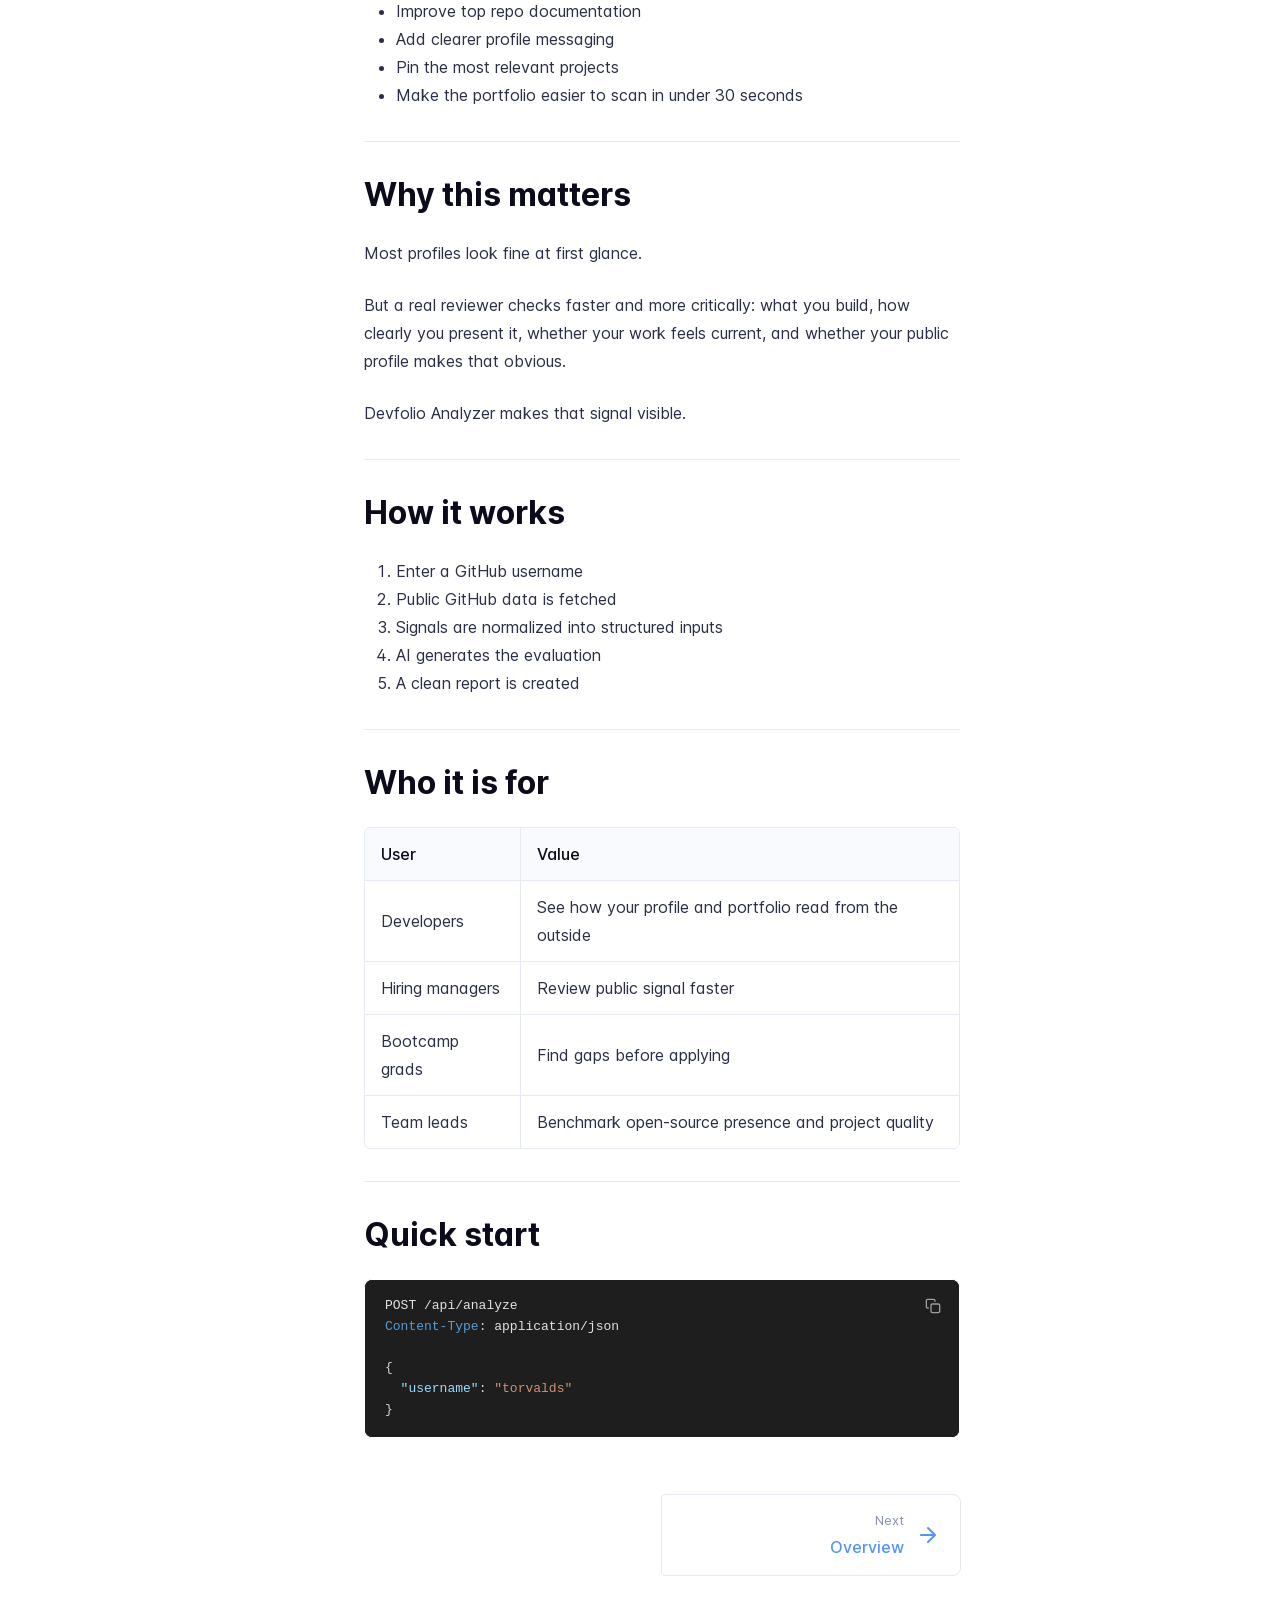
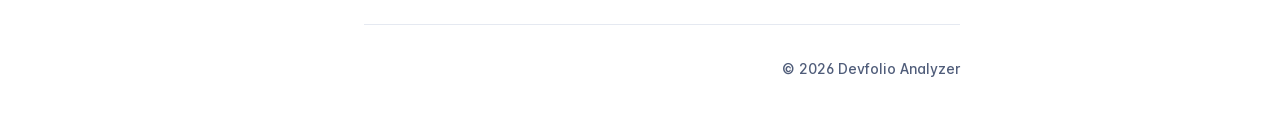
==== commit 48a15261: "fix preview image" ====
--- a/.retype/index.html
+++ b/.retype/index.html
@@ -4,7 +4,7 @@
     <meta charset="UTF-8">
     <meta name="viewport" content="width=device-width,initial-scale=1">
     <meta name="color-scheme" content="light dark">
-    <meta name="turbo-cache-control" content="no-cache" data-turbo-track="reload" data-track-token="4.5.3.829093376185">
+    <meta name="turbo-cache-control" content="no-cache" data-turbo-track="reload" data-track-token="4.5.3.829093431103">
 
     <!-- See retype.com -->
     <meta name="generator" content="Retype 4.5.3">
@@ -38,12 +38,12 @@
     <script data-cfasync="false">(function(){var cl=document.documentElement.classList,ls=localStorage.getItem("retype_scheme"),hd=cl.contains("dark"),hl=cl.contains("light"),wm=window.matchMedia&&window.matchMedia("(prefers-color-scheme: dark)").matches;if(ls==="dark"||(!ls&&wm&&!hd&&!hl)){cl.remove("light");cl.add("dark")}else if(ls==="light"||(!ls&&!wm&&!hd&&!hl)){cl.remove("dark");cl.add("light")}})();</script>
 
     <link id="retype-favicon" rel="icon" href="static/favicon.png" />
-    <link href="resources/css/retype.css?v=4.5.3.829093376185" rel="stylesheet">
-
-    <script data-cfasync="false" src="resources/js/config.js?v=4.5.3.829093376185" data-turbo-eval="false" defer></script>
+    <link href="resources/css/retype.css?v=4.5.3.829093431103" rel="stylesheet">
+
+    <script data-cfasync="false" src="resources/js/config.js?v=4.5.3.829093431103" data-turbo-eval="false" defer></script>
     <script data-cfasync="false" src="resources/js/retype.js?v=4.5.3" data-turbo-eval="false" defer></script>
-    <script id="lunr-js" data-cfasync="false" src="resources/js/lunr.js?v=4.5.3.829093376185" data-turbo-eval="false" defer></script>
-    <script id="prism-js" data-cfasync="false" src="resources/js/prism.js?v=4.5.3.829093376185" defer></script>
+    <script id="lunr-js" data-cfasync="false" src="resources/js/lunr.js?v=4.5.3.829093431103" data-turbo-eval="false" defer></script>
+    <script id="prism-js" data-cfasync="false" src="resources/js/prism.js?v=4.5.3.829093431103" defer></script>
 </head>
 <body>
     <div id="retype-app" class="relative text-base antialiased text-base-text bg-base-bg font-body">
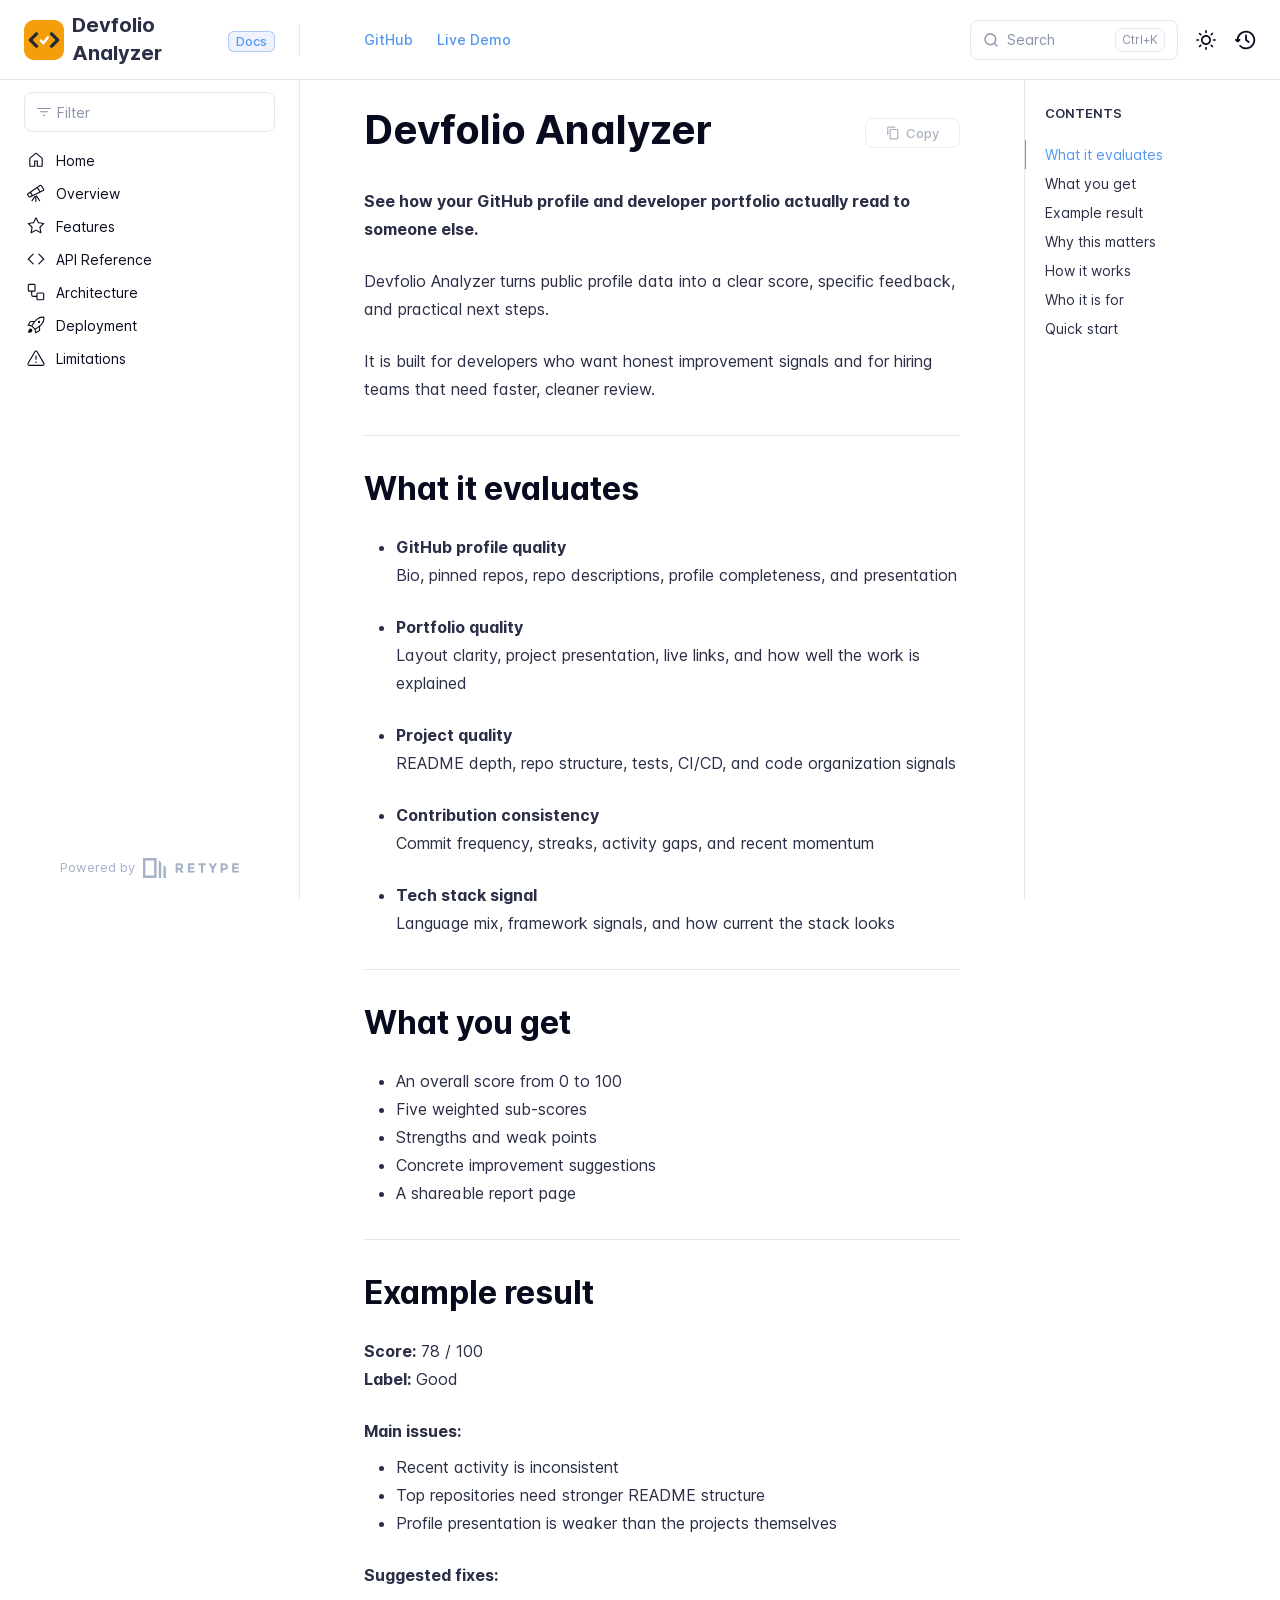
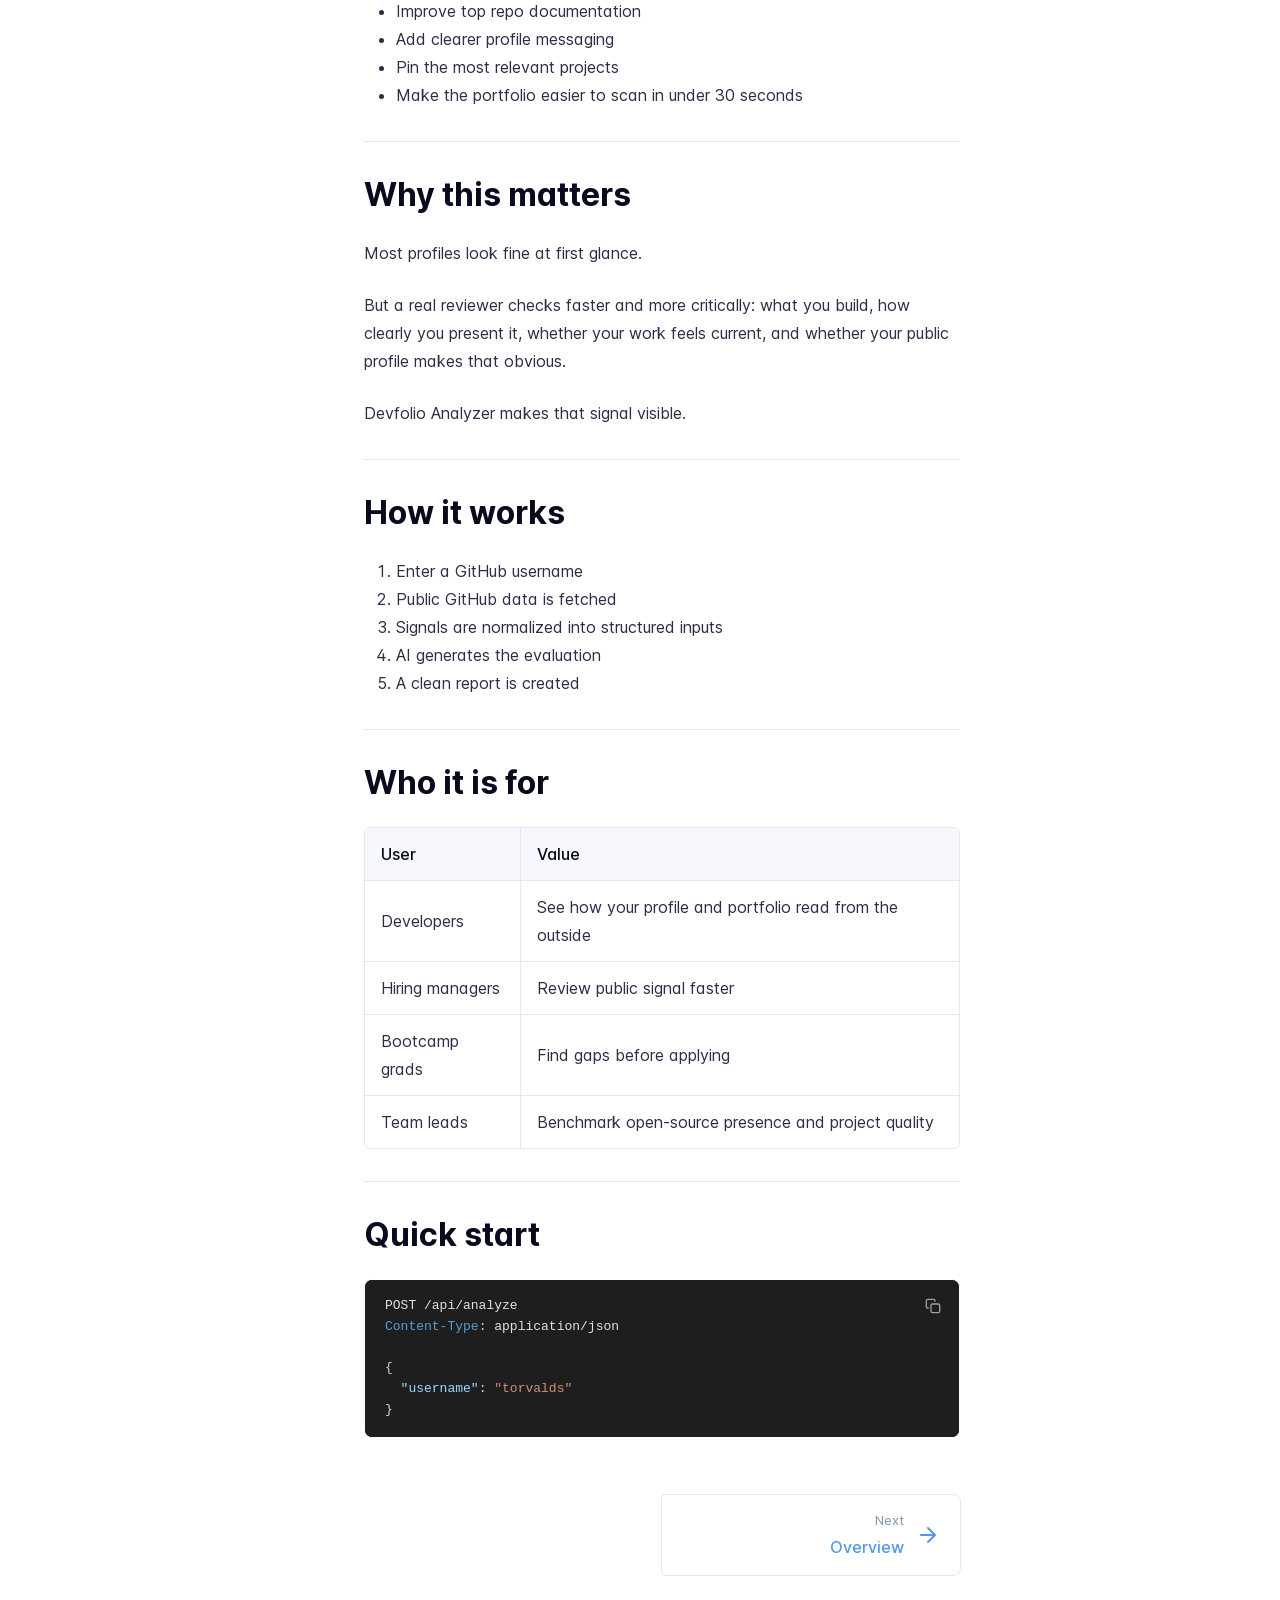
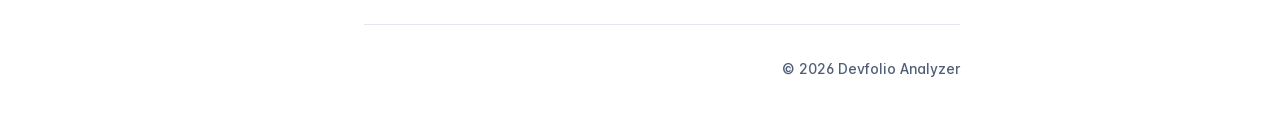
==== commit 368b2a86: "fix duplicate tittle" ====
--- a/.retype/index.html
+++ b/.retype/index.html
@@ -4,7 +4,7 @@
     <meta charset="UTF-8">
     <meta name="viewport" content="width=device-width,initial-scale=1">
     <meta name="color-scheme" content="light dark">
-    <meta name="turbo-cache-control" content="no-cache" data-turbo-track="reload" data-track-token="4.5.3.829093431103">
+    <meta name="turbo-cache-control" content="no-cache" data-turbo-track="reload" data-track-token="4.5.3.829093496407">
 
     <!-- See retype.com -->
     <meta name="generator" content="Retype 4.5.3">
@@ -38,12 +38,12 @@
     <script data-cfasync="false">(function(){var cl=document.documentElement.classList,ls=localStorage.getItem("retype_scheme"),hd=cl.contains("dark"),hl=cl.contains("light"),wm=window.matchMedia&&window.matchMedia("(prefers-color-scheme: dark)").matches;if(ls==="dark"||(!ls&&wm&&!hd&&!hl)){cl.remove("light");cl.add("dark")}else if(ls==="light"||(!ls&&!wm&&!hd&&!hl)){cl.remove("dark");cl.add("light")}})();</script>
 
     <link id="retype-favicon" rel="icon" href="static/favicon.png" />
-    <link href="resources/css/retype.css?v=4.5.3.829093431103" rel="stylesheet">
-
-    <script data-cfasync="false" src="resources/js/config.js?v=4.5.3.829093431103" data-turbo-eval="false" defer></script>
+    <link href="resources/css/retype.css?v=4.5.3.829093496407" rel="stylesheet">
+
+    <script data-cfasync="false" src="resources/js/config.js?v=4.5.3.829093496407" data-turbo-eval="false" defer></script>
     <script data-cfasync="false" src="resources/js/retype.js?v=4.5.3" data-turbo-eval="false" defer></script>
-    <script id="lunr-js" data-cfasync="false" src="resources/js/lunr.js?v=4.5.3.829093431103" data-turbo-eval="false" defer></script>
-    <script id="prism-js" data-cfasync="false" src="resources/js/prism.js?v=4.5.3.829093431103" defer></script>
+    <script id="lunr-js" data-cfasync="false" src="resources/js/lunr.js?v=4.5.3.829093496407" data-turbo-eval="false" defer></script>
+    <script id="prism-js" data-cfasync="false" src="resources/js/prism.js?v=4.5.3.829093496407" defer></script>
 </head>
 <body>
     <div id="retype-app" class="relative text-base antialiased text-base-text bg-base-bg font-body">
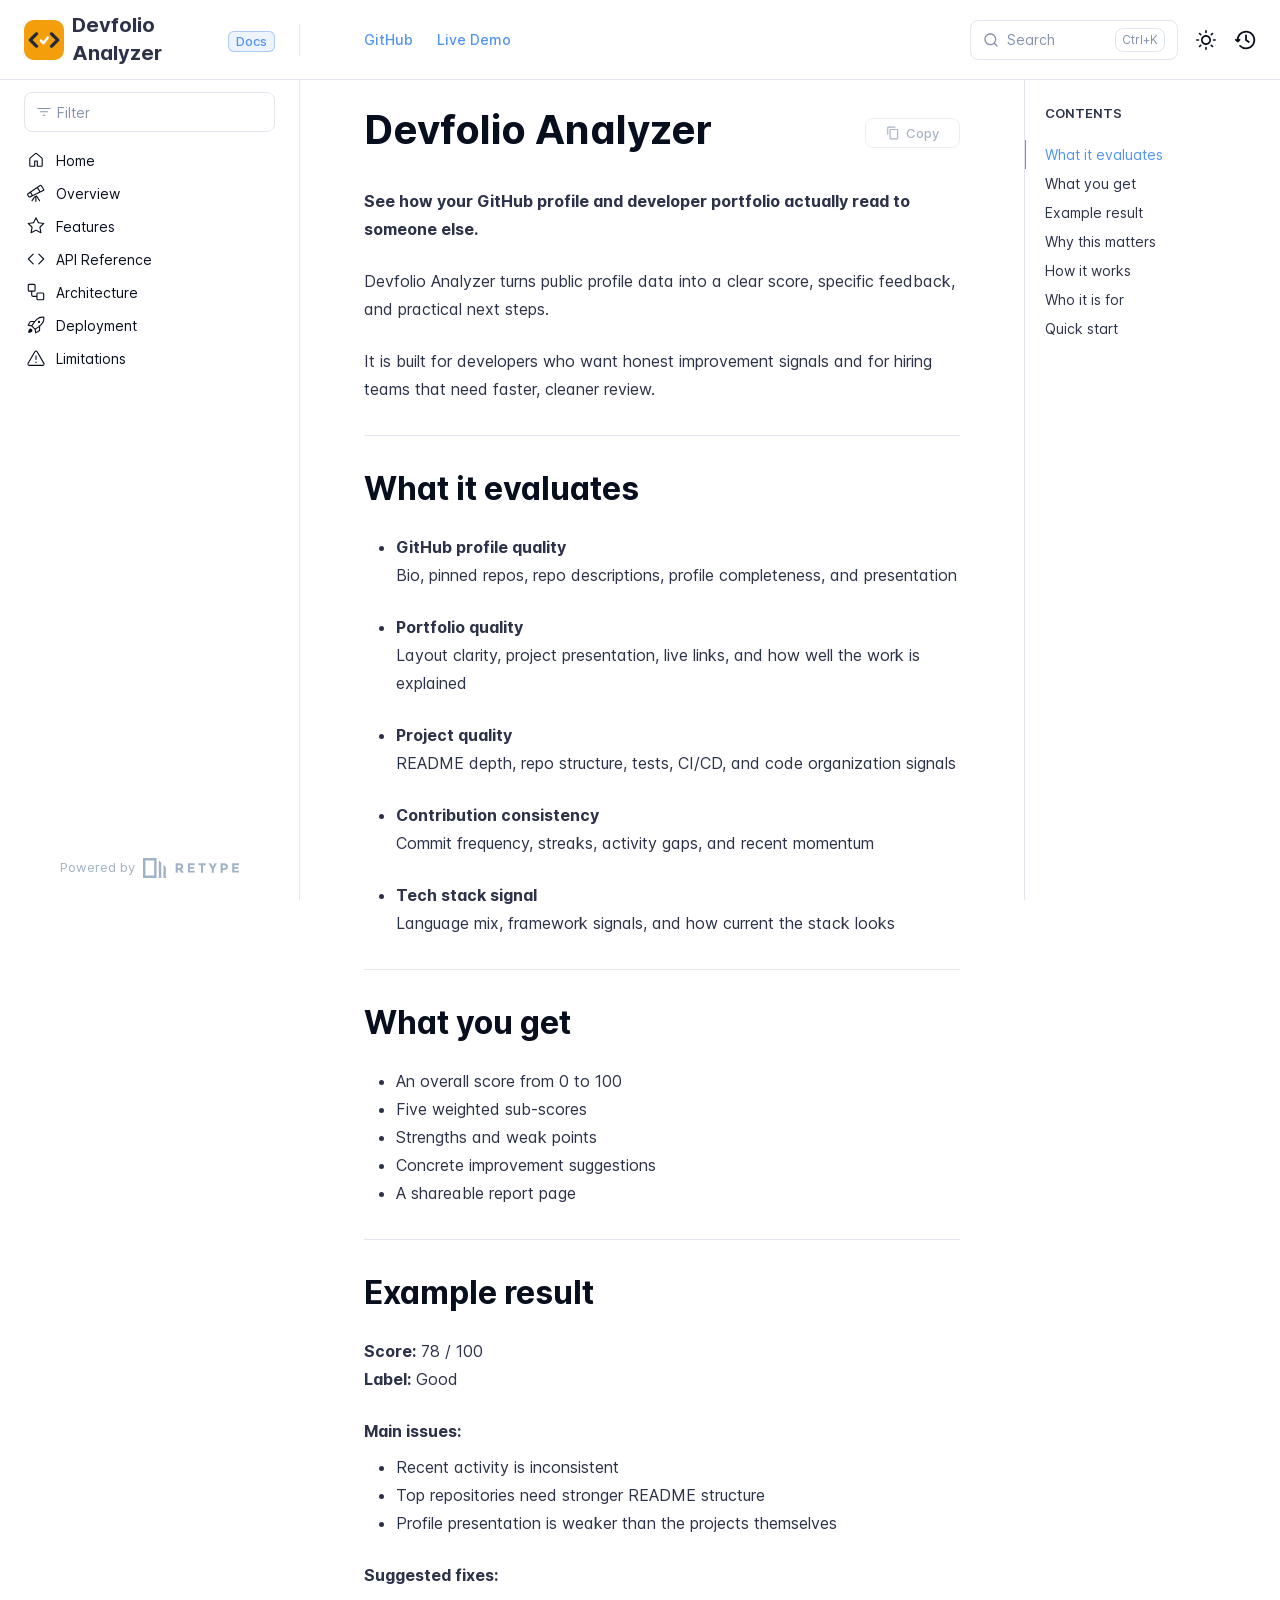
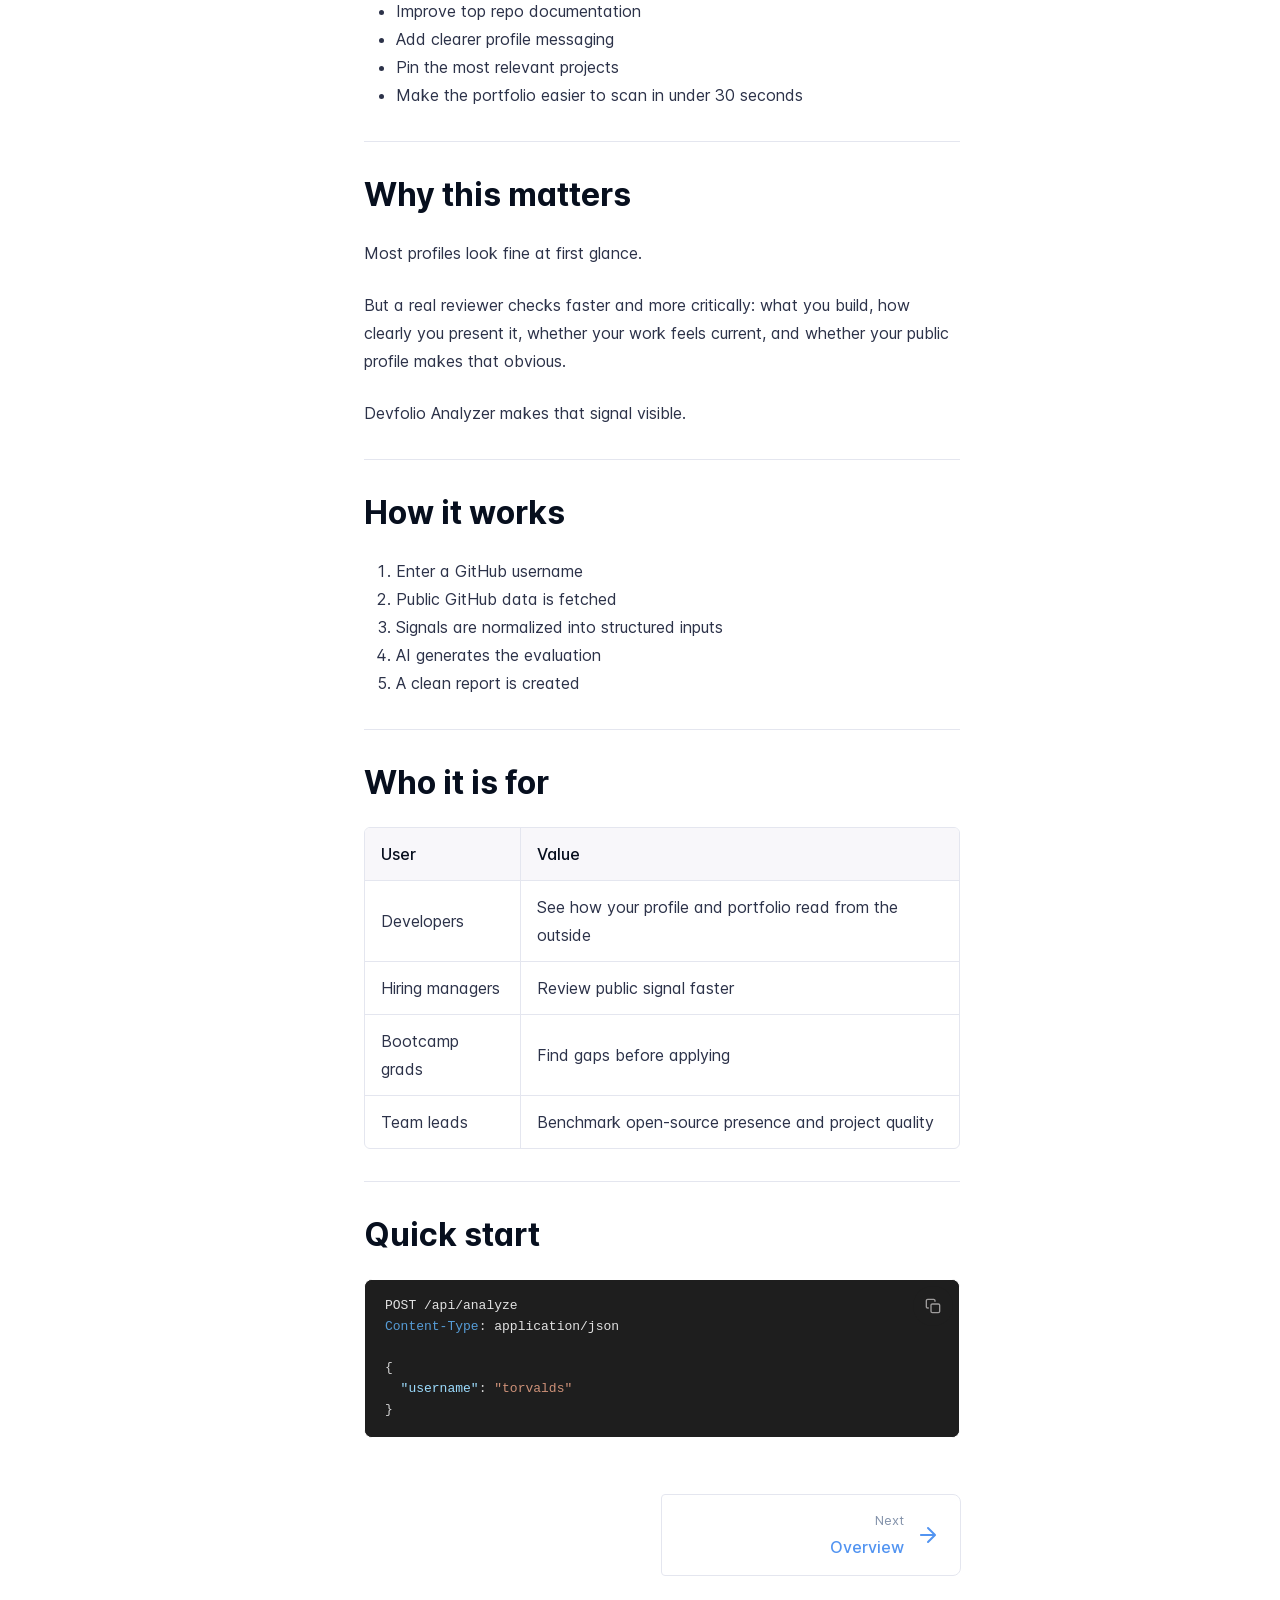
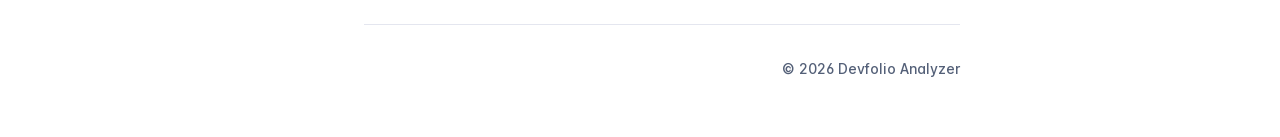
==== commit 7d1360de: "fix meta + duplicate title" ====
--- a/.retype/index.html
+++ b/.retype/index.html
@@ -4,14 +4,14 @@
     <meta charset="UTF-8">
     <meta name="viewport" content="width=device-width,initial-scale=1">
     <meta name="color-scheme" content="light dark">
-    <meta name="turbo-cache-control" content="no-cache" data-turbo-track="reload" data-track-token="4.5.3.829093496407">
+    <meta name="turbo-cache-control" content="no-cache" data-turbo-track="reload" data-track-token="4.5.3.829093685599">
 
     <!-- See retype.com -->
     <meta name="generator" content="Retype 4.5.3">
 
     <!-- Primary Meta Tags -->
-    <title>Devfolio Analyzer</title>
-    <meta name="title" content="Devfolio Analyzer">
+    <title>Devfolio AnalyzerDevfolio Analyzer</title>
+    <meta name="title" content="Devfolio AnalyzerDevfolio Analyzer">
     <meta name="description" content="See how your GitHub profile and developer portfolio actually read to someone else.">
 
     <!-- Canonical -->
@@ -21,7 +21,7 @@
     <!-- Open Graph -->
     <meta property="og:type" content="website">
     <meta property="og:url" content="https://devfolioanalyzer.vercel.app/">
-    <meta property="og:title" content="Devfolio Analyzer">
+    <meta property="og:title" content="Devfolio AnalyzerDevfolio Analyzer">
     <meta property="og:description" content="See how your GitHub profile and developer portfolio actually read to someone else.">
     <meta property="og:site_name" content="Devfolio Analyzer">
     <meta property="og:locale" content="en_US">
@@ -29,7 +29,7 @@
     <!-- Twitter -->
     <meta name="twitter:card" content="summary_large_image">
     <meta name="twitter:url" content="https://devfolioanalyzer.vercel.app/">
-    <meta name="twitter:title" content="Devfolio Analyzer">
+    <meta name="twitter:title" content="Devfolio AnalyzerDevfolio Analyzer">
     <meta name="twitter:description" content="See how your GitHub profile and developer portfolio actually read to someone else.">
 
     <!-- Alternate Markdown -->
@@ -38,12 +38,12 @@
     <script data-cfasync="false">(function(){var cl=document.documentElement.classList,ls=localStorage.getItem("retype_scheme"),hd=cl.contains("dark"),hl=cl.contains("light"),wm=window.matchMedia&&window.matchMedia("(prefers-color-scheme: dark)").matches;if(ls==="dark"||(!ls&&wm&&!hd&&!hl)){cl.remove("light");cl.add("dark")}else if(ls==="light"||(!ls&&!wm&&!hd&&!hl)){cl.remove("dark");cl.add("light")}})();</script>
 
     <link id="retype-favicon" rel="icon" href="static/favicon.png" />
-    <link href="resources/css/retype.css?v=4.5.3.829093496407" rel="stylesheet">
-
-    <script data-cfasync="false" src="resources/js/config.js?v=4.5.3.829093496407" data-turbo-eval="false" defer></script>
+    <link href="resources/css/retype.css?v=4.5.3.829093685599" rel="stylesheet">
+
+    <script data-cfasync="false" src="resources/js/config.js?v=4.5.3.829093685599" data-turbo-eval="false" defer></script>
     <script data-cfasync="false" src="resources/js/retype.js?v=4.5.3" data-turbo-eval="false" defer></script>
-    <script id="lunr-js" data-cfasync="false" src="resources/js/lunr.js?v=4.5.3.829093496407" data-turbo-eval="false" defer></script>
-    <script id="prism-js" data-cfasync="false" src="resources/js/prism.js?v=4.5.3.829093496407" defer></script>
+    <script id="lunr-js" data-cfasync="false" src="resources/js/lunr.js?v=4.5.3.829093685599" data-turbo-eval="false" defer></script>
+    <script id="prism-js" data-cfasync="false" src="resources/js/prism.js?v=4.5.3.829093685599" defer></script>
 </head>
 <body>
     <div id="retype-app" class="relative text-base antialiased text-base-text bg-base-bg font-body">
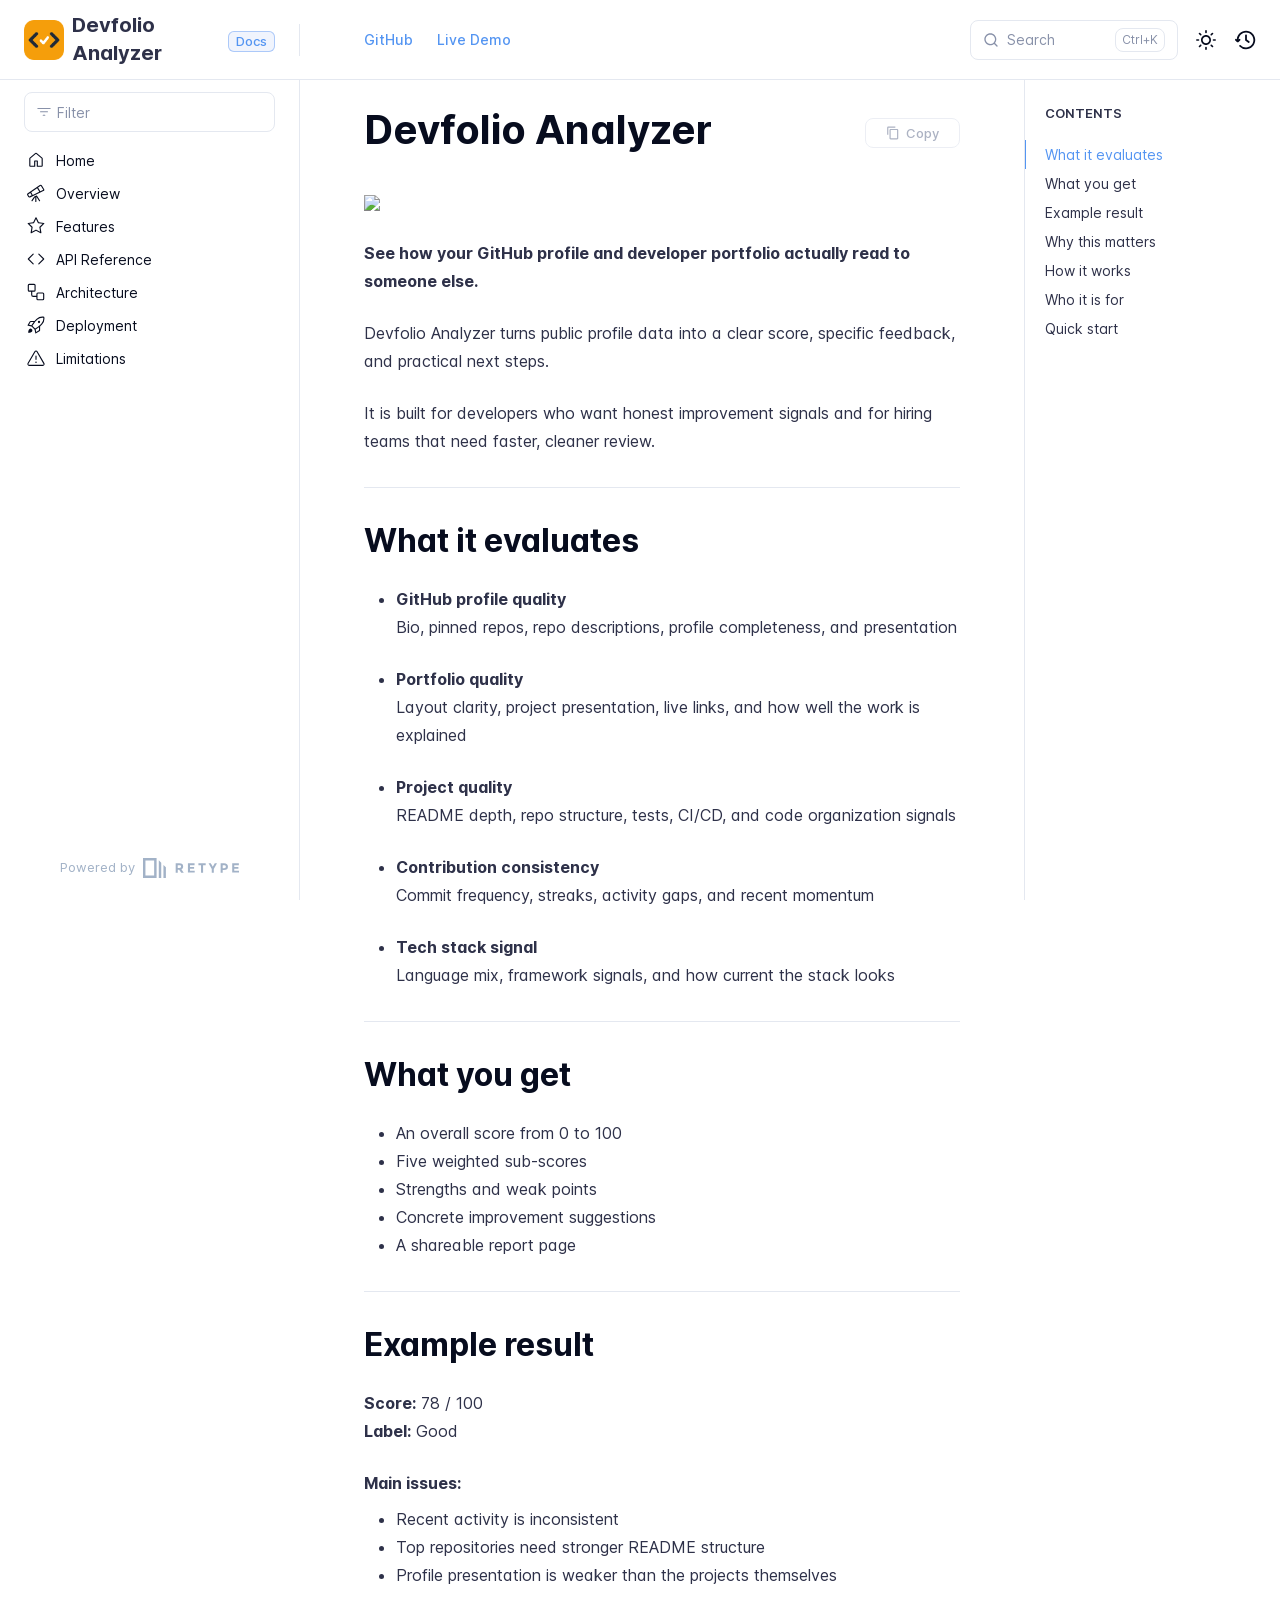
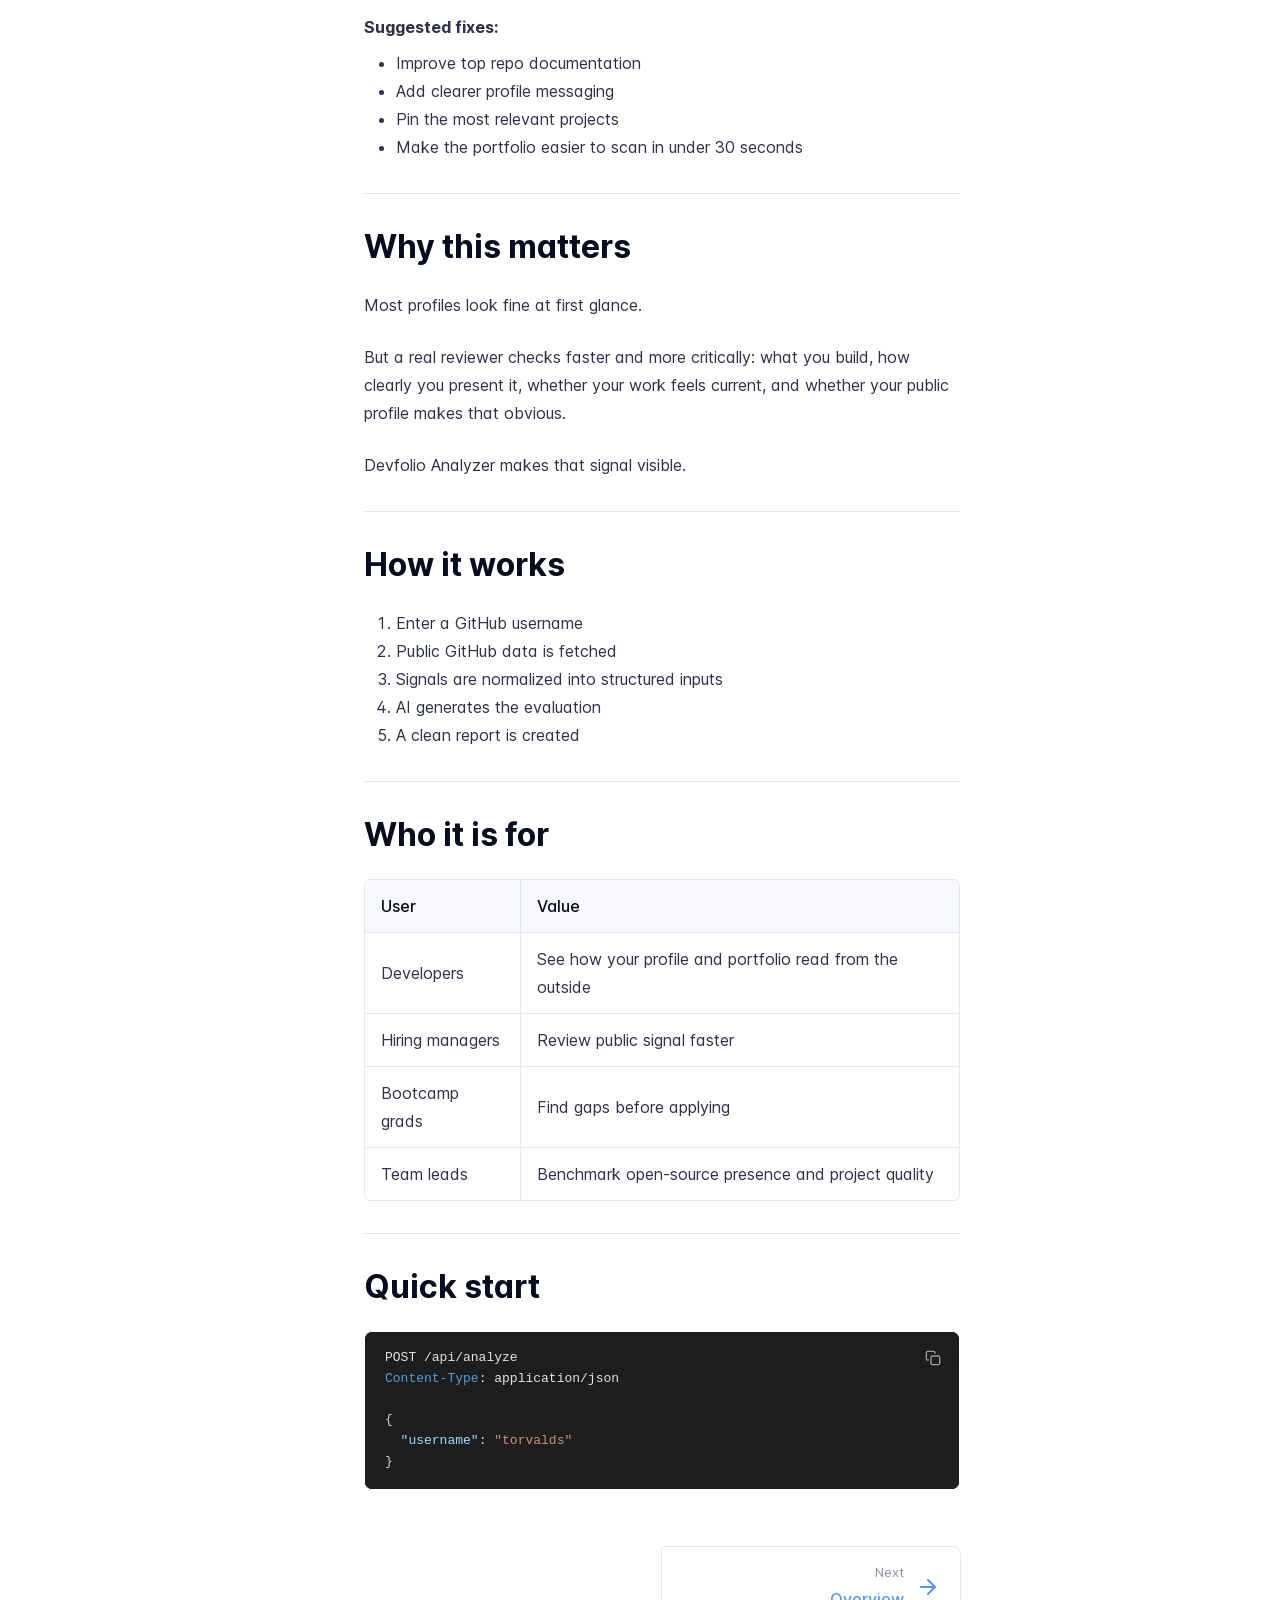
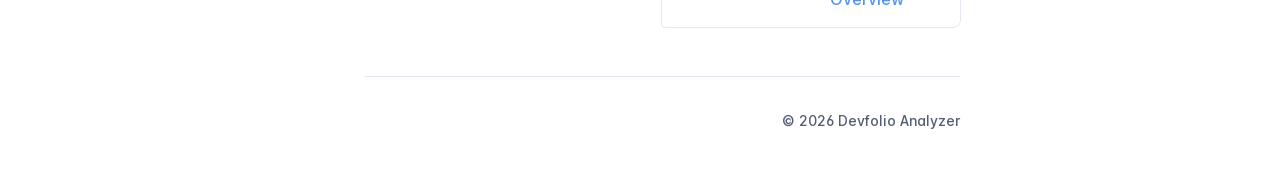
==== commit cfa56200: "fix preview img ratio" ====
--- a/.retype/index.html
+++ b/.retype/index.html
@@ -4,7 +4,7 @@
     <meta charset="UTF-8">
     <meta name="viewport" content="width=device-width,initial-scale=1">
     <meta name="color-scheme" content="light dark">
-    <meta name="turbo-cache-control" content="no-cache" data-turbo-track="reload" data-track-token="4.5.3.829093685599">
+    <meta name="turbo-cache-control" content="no-cache" data-turbo-track="reload" data-track-token="4.5.3.829094043056">
 
     <!-- See retype.com -->
     <meta name="generator" content="Retype 4.5.3">
@@ -38,12 +38,12 @@
     <script data-cfasync="false">(function(){var cl=document.documentElement.classList,ls=localStorage.getItem("retype_scheme"),hd=cl.contains("dark"),hl=cl.contains("light"),wm=window.matchMedia&&window.matchMedia("(prefers-color-scheme: dark)").matches;if(ls==="dark"||(!ls&&wm&&!hd&&!hl)){cl.remove("light");cl.add("dark")}else if(ls==="light"||(!ls&&!wm&&!hd&&!hl)){cl.remove("dark");cl.add("light")}})();</script>
 
     <link id="retype-favicon" rel="icon" href="static/favicon.png" />
-    <link href="resources/css/retype.css?v=4.5.3.829093685599" rel="stylesheet">
-
-    <script data-cfasync="false" src="resources/js/config.js?v=4.5.3.829093685599" data-turbo-eval="false" defer></script>
+    <link href="resources/css/retype.css?v=4.5.3.829094043056" rel="stylesheet">
+
+    <script data-cfasync="false" src="resources/js/config.js?v=4.5.3.829094043056" data-turbo-eval="false" defer></script>
     <script data-cfasync="false" src="resources/js/retype.js?v=4.5.3" data-turbo-eval="false" defer></script>
-    <script id="lunr-js" data-cfasync="false" src="resources/js/lunr.js?v=4.5.3.829093685599" data-turbo-eval="false" defer></script>
-    <script id="prism-js" data-cfasync="false" src="resources/js/prism.js?v=4.5.3.829093685599" defer></script>
+    <script id="lunr-js" data-cfasync="false" src="resources/js/lunr.js?v=4.5.3.829094043056" data-turbo-eval="false" defer></script>
+    <script id="prism-js" data-cfasync="false" src="resources/js/prism.js?v=4.5.3.829094043056" defer></script>
 </head>
 <body>
     <div id="retype-app" class="relative text-base antialiased text-base-text bg-base-bg font-body">
@@ -159,6 +159,9 @@
 
                 <!-- Page content  -->
 <h1 id="devfolio-analyzer">Devfolio Analyzer</h1>
+<p align="center">
+  <img src="/static/devfolioanalyzer.png" width="700" />
+</p>
 <p><strong>See how your GitHub profile and developer portfolio actually read to someone else.</strong></p>
 <p>Devfolio Analyzer turns public profile data into a clear score, specific feedback, and practical next steps.</p>
 <p>It is built for developers who want honest improvement signals and for hiring teams that need faster, cleaner review.</p>
